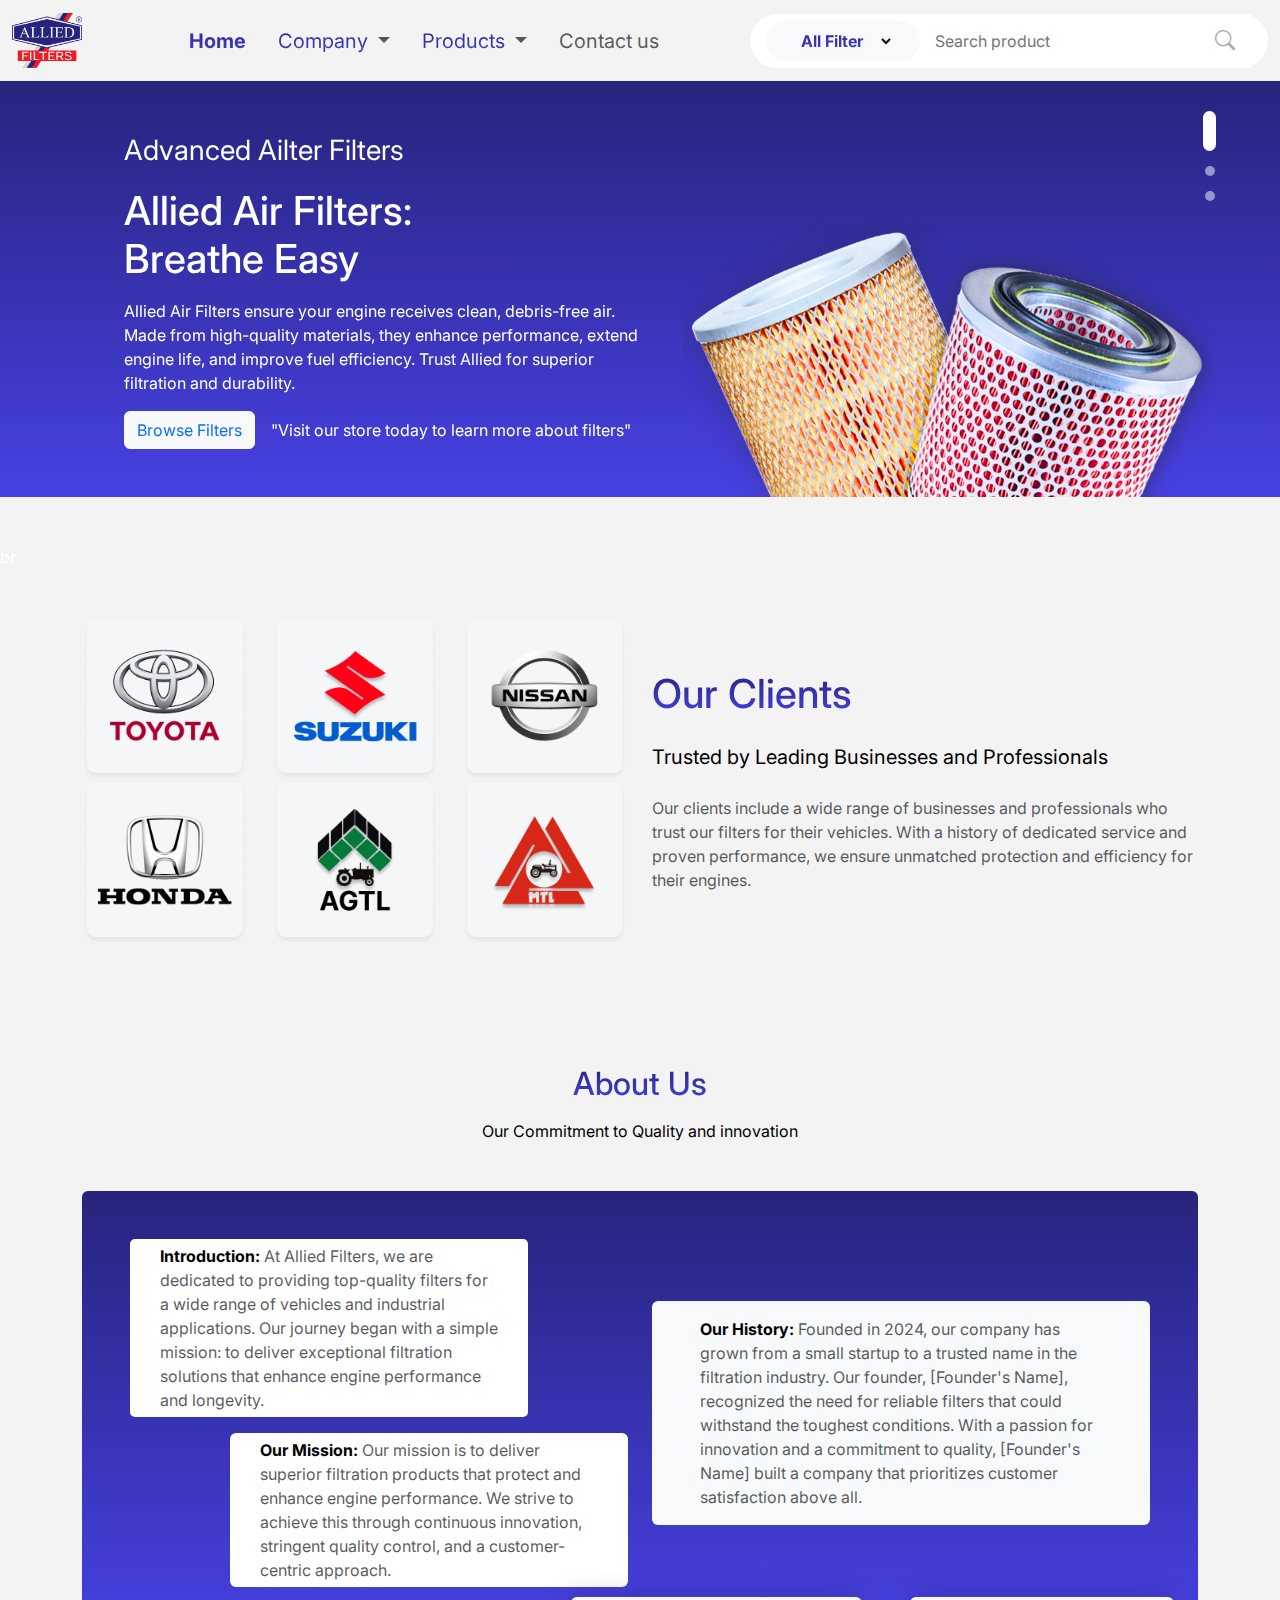
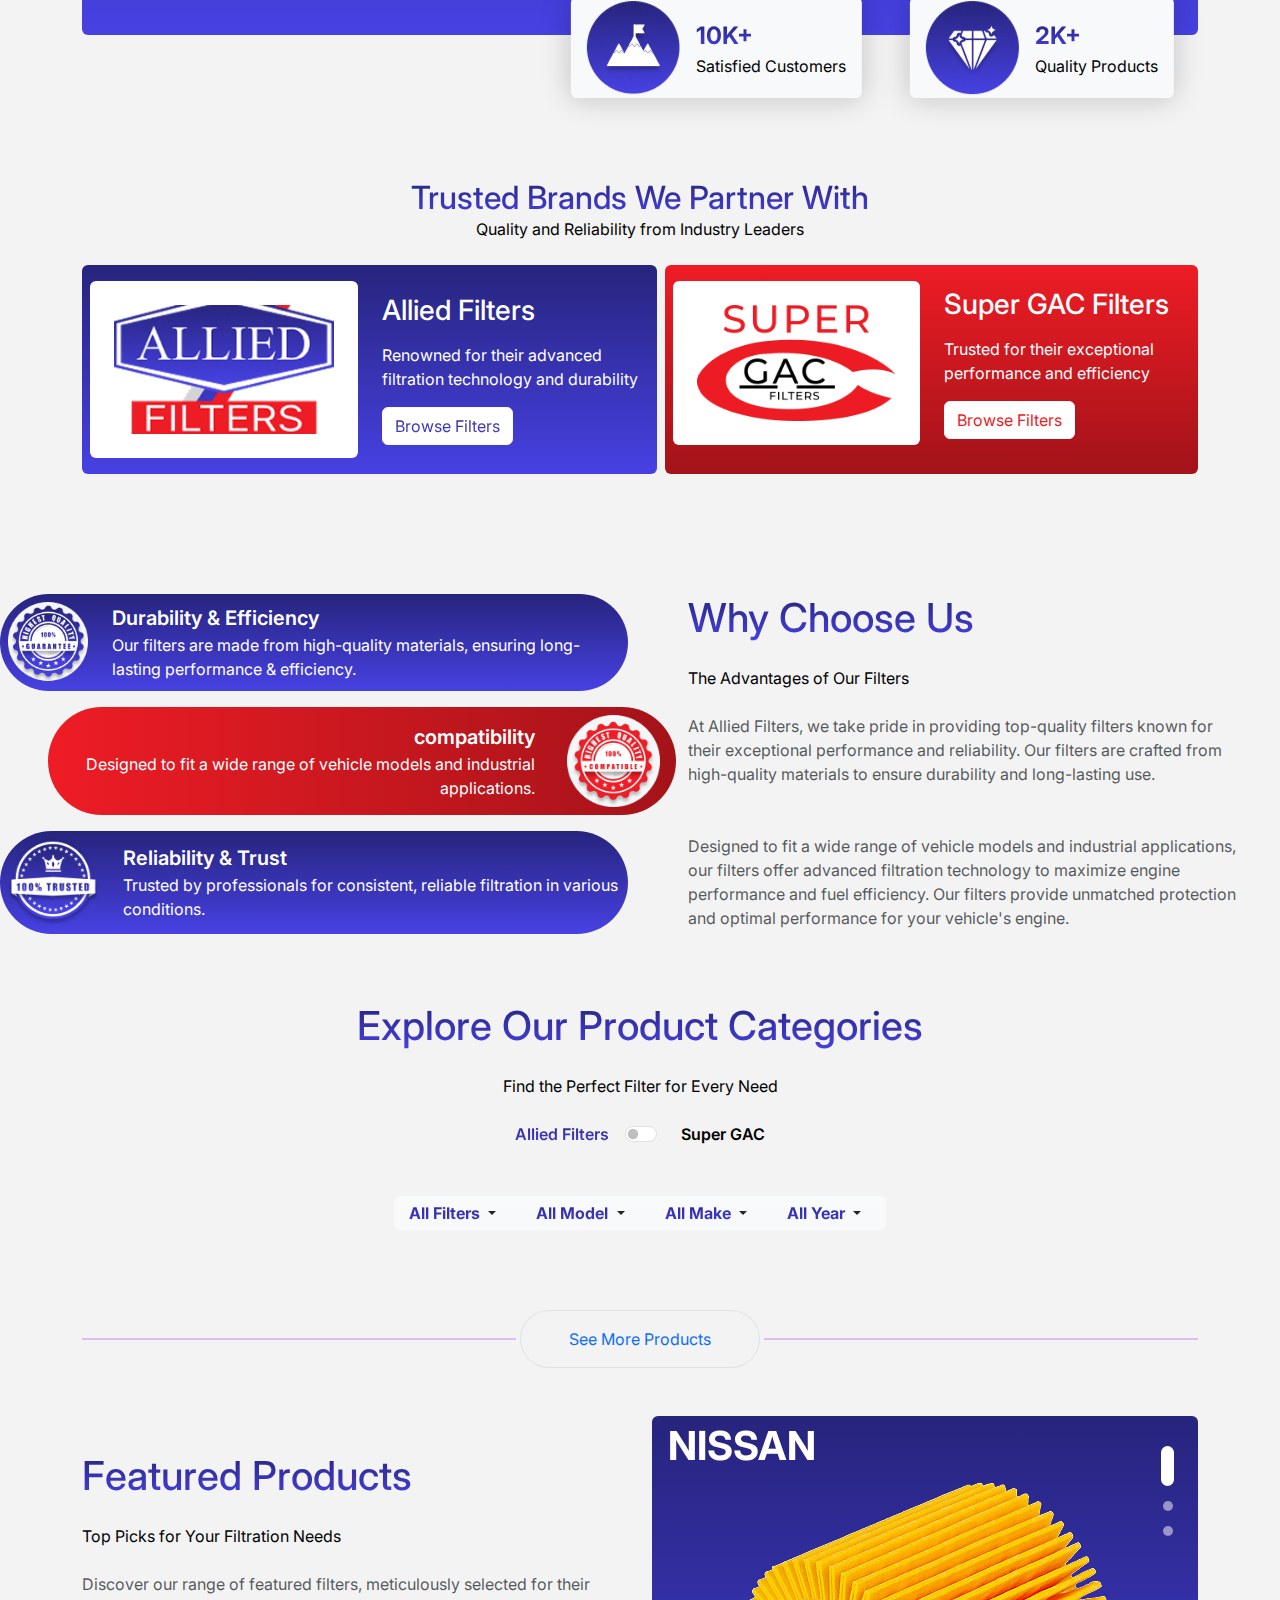
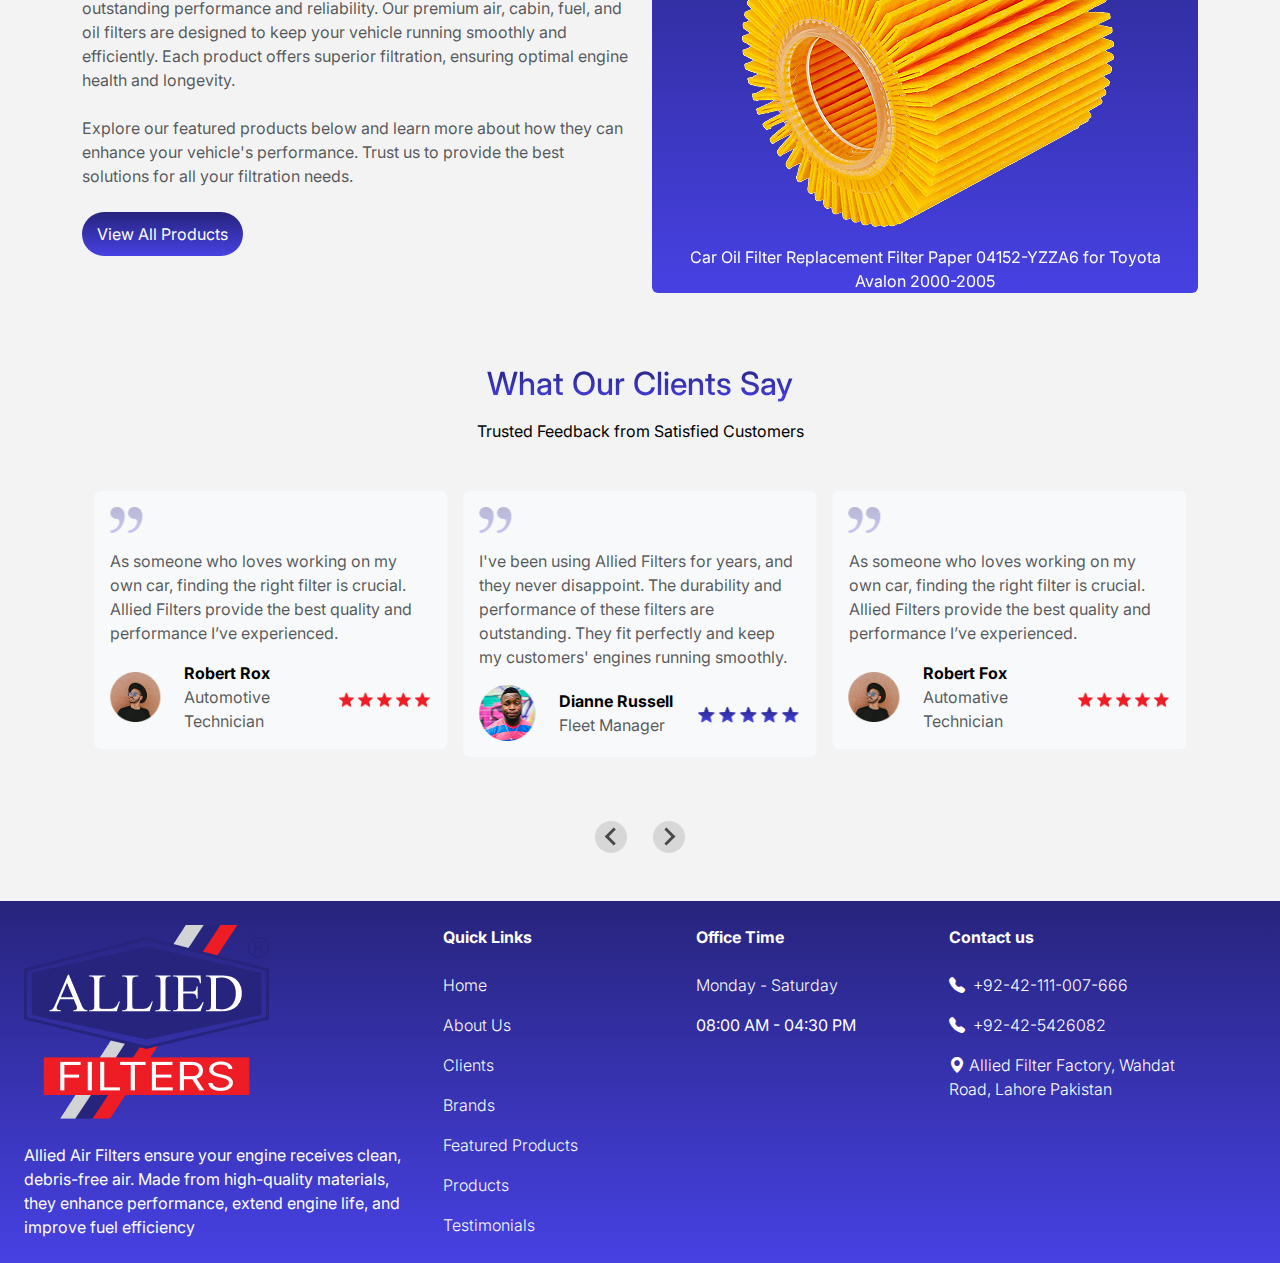
==== index.html @ b76867bd "Refactor filter buttons in HTML to use anchor tags for better navigation and update CSS for trusted " ====
<!DOCTYPE html>
<html lang="en">

<head>
    <meta charset="UTF-8" />
    <meta name="viewport" content="width=device-width, initial-scale=1.0" />

    <!-- Bootstrap CSS -->
    <link href="https://cdn.jsdelivr.net/npm/bootstrap@5.3.3/dist/css/bootstrap.min.css" rel="stylesheet"
        integrity="sha384-QWTKZyjpPEjISv5WaRU9OFeRpok6YctnYmDr5pNlyT2bRjXh0JMhjY6hW+ALEwIH" crossorigin="anonymous">

    <!-- Bootstrap Icons -->
    <link rel="stylesheet" href="https://cdn.jsdelivr.net/npm/bootstrap-icons@1.11.3/font/bootstrap-icons.min.css">

    <!-- Google Fonts -->
    <link rel="preconnect" href="https://fonts.googleapis.com">
    <link rel="preconnect" href="https://fonts.gstatic.com" crossorigin>
    <link
        href="https://fonts.googleapis.com/css2?family=Inter:ital,opsz,wght@0,14..32,100..900;1,14..32,100..900&display=swap"
        rel="stylesheet">
    <!-- splide  -->
    <link href="
        https://cdn.jsdelivr.net/npm/@splidejs/splide@4.1.4/dist/css/splide.min.css
        " rel="stylesheet">

    <link rel="stylesheet" href="./index.css" />
    <title>Document</title>


</head>

<body style="background-color: #f3f3f3;">
    <header>
        <section class="navBar">
            <nav class="navbar navbar-expand-md">
                <div class="container-fluid">
                    <a class="navbar-brand" href="">
                        <img class="logo img-fluid" src="./assets/logo.png" alt="Logo">
                    </a>
                    <button class="navbar-toggler" type="button" data-bs-toggle="collapse"
                        data-bs-target="#navbarSupportedContent" aria-controls="navbarSupportedContent"
                        aria-expanded="false" aria-label="Toggle navigation">
                        <span class="navbar-toggler-icon"></span>
                    </button>
                    <div class="collapse navbar-collapse" id="navbarSupportedContent">
                        <ul class="navbar-nav ms-auto mb-2 mb-lg-0 align-items-center gap-3">
                            <li class="nav-item">
                                <a class="nav-link active home-link" aria-current="page" href="./index.html">Home</a>
                            </li>
                            <li class="nav-item dropdown">
                                <a class="nav-link dropdown-toggle company-link" href="#" role="button"
                                    data-bs-toggle="dropdown" aria-expanded="false">
                                    Company
                                </a>
                                <ul class="dropdown-menu">
                                    <li><a class="text-black text-decoration-none px-3" href="#clients1">Clients</a>
                                    </li>
                                    <li>
                                        <hr class="dropdown-divider">
                                    </li>
                                    <li><a class="text-black text-decoration-none px-3" href="#AboutUs">About us</a>
                                    </li>
                                    <li>
                                        <hr class="dropdown-divider">
                                    </li>
                                    <li><a class="text-black text-decoration-none px-3" href="#Brands">Brands</a></li>
                                    <li>
                                        <hr class="dropdown-divider">
                                    </li>
                                    <li><a class="text-black text-decoration-none px-3"
                                            href="#Testimonials">Testimonials</a></li>
                                </ul>
                            </li>
                            <li class="nav-item dropdown">
                                <a class="nav-link dropdown-toggle products-link" href="#" role="button"
                                    data-bs-toggle="dropdown" aria-expanded="false">
                                    Products
                                </a>
                                <ul class="dropdown-menu">
                                    <li><a class="text-black text-decoration-none px-3" href="./All_filters.html">Allied
                                            Filters</a>
                                    </li>
                                    <li>
                                        <hr class="dropdown-divider">
                                    </li>
                                    <li><a class="text-black text-decoration-none px-2" href="./All_filters.html">Super
                                            GAC
                                            Filters</a>
                                    </li>
                                </ul>
                            </li>
                            <li class="nav-item contact">
                                <a class="nav-link" href="./contact.html">Contact us</a>
                            </li>

                        </ul>
                        <!-- visible on <=576px  -->
                        <div class="d-xs-block d-sm-none d-md-none d-lg-none d-xl-none position-relative">
                            <div class="ms-auto bg-white rounded-pill  d-flex ">
                                <input type="text" placeholder="Search product" id="sm-search-box"
                                    class="search-input flex-grow-1">
                                <button type="button" class="search-icon-btn ms-auto p-0">
                                    <i class="bi bi-search search-icon"></i>
                                </button>
                            </div>
                            <div class="search-results rounded " id="sm-search-results">

                            </div>
                        </div>

                        <!-- visible on >= 576px -->
                        <div class=" d-none d-sm-block d-md-block d-lg-block d-xl-block ms-auto position-relative">
                            <div class="ms-auto bg-white rounded-pill px-3 d-flex align align-items-center">
                                <div class="filter-box px-3 py-1 bg-light rounded-pill">

                                    <select name="" id="filterSelect" class="filter-button">
                                        <option value="" selected class="fw-light">All Filter</option>
                                        <!-- <option value=" value1">val1</option>
                                        <option value="value2">val2</option>
                                        <option value="value3">val3</option> -->
                                    </select>
                                </div>
                                <input type="text" placeholder="Search product" id="md-search-box"
                                    class="search-input flex-grow-1">

                                <button type="button" class="search-icon-btn ms-auto">
                                    <i class="bi bi-search search-icon"></i>
                                </button>
                            </div>
                            <div class="search-results rounded " id="md-search-results">

                            </div>
                        </div>


                    </div>
                </div>
            </nav>
        </section>
    </header>

    <main class="mb-5">
        <section class="carousel-area mb-5">


            <div id="carouselExampleIndicators" class="carousel slide" data-bs-ride="carousel" data-bs-interval="5000">
                <div class="carousel-indicators">
                    <button type="button" data-bs-target="#carouselExampleIndicators" data-bs-slide-to="0"
                        class="active circle-btn" aria-current="true" aria-label="Slide 1"></button>
                    <button type="button" data-bs-target="#carouselExampleIndicators" data-bs-slide-to="1"
                        class="circle-btn" aria-label="Slide 2"></button>
                    <button type="button" data-bs-target="#carouselExampleIndicators" data-bs-slide-to="2"
                        class="circle-btn" aria-label="Slide 3"></button>
                </div>
                <div class="carousel-inner">
                    <div class="carousel-item active ">
                        <div class="row h-100 container custom-container">
                            <div class=" col-12 col-md-6 d-flex align-items-center">
                                <ul class="list-unstyled d-flex flex-column gap-3 py-5">
                                    <li>
                                        <p class="fs-3 text-center text-md-start">Advanced Ailter Filters</p>
                                    </li>
                                    <li>
                                        <h1 class="text-center text-md-start ">
                                            Allied Air Filters:
                                            <br>
                                            Breathe Easy
                                        </h1>
                                    </li>
                                    <li>
                                        <p class="fs-6 text-center text-md-start">Allied Air Filters ensure your engine
                                            receives clean,
                                            debris-free air. Made
                                            from high-quality materials, they enhance performance, extend engine life,
                                            and improve fuel efficiency. Trust Allied for superior filtration and
                                            durability.</p>
                                    </li>
                                    <ul class="list-unstyled d-flex flex-column flex-md-row align-items-center gap-3">
                                        <li class="order-1 order-md-0">
                                            <a href="./All_filters.html" role="button"
                                                class="btn btn-light text-primary ">Browse
                                                Filters</a>
                                        </li>
                                        <li class=" order-0 order-md-1">
                                            <p class="fs-6 ">"Visit our store today to learn more about filters"</p>
                                        </li>

                                    </ul>
                                </ul>
                            </div>
                            <div class="col-12 col-md-6 d-flex align-items-end">
                                <img class="img-fluid" src="./assets/slider-filter.png" alt="">
                            </div>
                        </div>
                    </div>
                    <div class="carousel-item">
                        <div class="row h-100 container custom-container ">
                            <div class=" col-12 col-md-6 d-flex align-items-center">
                                <ul class="list-unstyled d-flex flex-column gap-3 py-5">
                                    <li>
                                        <p class="fs-3 text-center text-md-start">Advanced Ailter Filters</p>
                                    </li>
                                    <li>
                                        <h1 class="text-center text-md-start ">
                                            Allied Air Filters:
                                            <br>
                                            Breathe Easy
                                        </h1>
                                    </li>
                                    <li>
                                        <p class="fs-6 text-center text-md-start">Allied Air Filters ensure your engine
                                            receives clean,
                                            debris-free air. Made
                                            from high-quality materials, they enhance performance, extend engine life,
                                            and improve fuel efficiency. Trust Allied for superior filtration and
                                            durability.</p>
                                    </li>
                                    <ul class="list-unstyled d-flex flex-column flex-md-row align-items-center gap-3">
                                        <li class="order-1 order-md-0">
                                            <a href="./All_filters.html" role="button"
                                                class="btn btn-light text-primary ">Browse
                                                Filters</a>
                                        </li>
                                        <li class=" order-0 order-md-1">
                                            <p class="fs-6 ">"Visit our store today to learn more about filters"</p>
                                        </li>

                                    </ul>
                                </ul>
                            </div>
                            <div class="col-12 col-md-6 d-flex align-items-end">
                                <img class="img-fluid" src="./assets/slider-filter.png" alt="">
                            </div>
                        </div>
                    </div>
                    <div class="carousel-item">
                        <div class="row h-100 container custom-container">
                            <div class=" col-12 col-md-6 d-flex align-items-center">
                                <ul class="list-unstyled d-flex flex-column gap-3 py-5">
                                    <li>
                                        <p class="fs-3 text-center text-md-start">Advanced Ailter Filters</p>
                                    </li>
                                    <li>
                                        <h1 class="text-center text-md-start ">
                                            Allied Air Filters:
                                            <br>Breathe Easy
                                        </h1>
                                    </li>
                                    <li>
                                        <p class="fs-6 text-center text-md-start">Allied Air Filters ensure your engine
                                            receives clean,
                                            debris-free air. Made
                                            from high-quality materials, they enhance performance, extend engine life,
                                            and improve fuel efficiency. Trust Allied for superior filtration and
                                            durability.</p>
                                    </li>
                                    <ul class="list-unstyled d-flex flex-column flex-md-row align-items-center gap-3">
                                        <li class="order-1 order-md-0">
                                            <a href="./All_filters.html" role="button"
                                                class="btn btn-light text-primary ">Browse
                                                Filters</a>
                                        </li>
                                        <li class=" order-0 order-md-1">
                                            <p class="fs-6 ">"Visit our store today to learn more about filters"</p>
                                        </li>

                                    </ul>
                                </ul>
                            </div>
                            <div class="col-12 col-md-6 d-flex align-items-end">
                                <img class="img-fluid" src="./assets/slider-filter.png" alt="">
                            </div>
                        </div>
                    </div>
                </div>

            </div>

        </section>
        br
        <section class="clients my-5" id="clients1">


            <div class="container">
                <div class="row ">
                    <div class="col-12 col-md-6 order-1 order-md-0">
                        <div class="row">
                            <div class="col-4">
                                <img class="img-fluid" src="./assets/Toyota.png" alt="">
                            </div>
                            <div class="col-4">
                                <img class="img-fluid" src="./assets/Suzuki.png" alt="">
                            </div>
                            <div class="col-4">
                                <img class="img-fluid" src="./assets/Nissan.png" alt="">
                            </div>
                        </div>
                        <div class="row">
                            <div class="col-4">
                                <img class="img-fluid" src="./assets/Honda.png" alt="">
                            </div>
                            <div class="col-4">
                                <img class="img-fluid" src="./assets/AGTL.png" alt="">
                            </div>
                            <div class="col-4">
                                <img class="img-fluid" src="./assets/MTL.png" alt="">
                            </div>
                        </div>
                    </div>

                    <div class="col-12 col-md-6 order-0 order-md-1 d-flex align-items-center">
                        <ul class="list-unstyled  d-flex gap-4 flex-column ">
                            <li>
                                <h2 class="fs-1 client">our clients</h2>
                            </li>
                            <li>
                                <p class="fs-5 text-black">Trusted by Leading Businesses and Professionals</p>
                            </li>
                            <li>
                                <p class="text-body-secondary">Our clients include a wide range of businesses and
                                    professionals who trust our
                                    filters for their vehicles. With a history of dedicated service and proven
                                    performance, we ensure unmatched protection and efficiency for their engines.</p>
                            </li>
                        </ul>

                    </div>
                </div>
            </div>

        </section>

        <br>

        <!-- about us section -->
        <!-- only visible on lg and > devices  -->
        <section class="about-us my-5 d-none d-lg-block d-xl-block" id="AboutUs">

            <div class="container">
                <h2 class=" text-center " id="about-us"> about us</h2>
                <p class="text-black text-center mt-3">Our Commitment to Quality and innovation</p>

                <div class=" about-us-data p-5 rounded position-relative mt-5 ">
                    <div class="row">
                        <div class="col-6 d-flex flex-column gap-3">
                            <p class="about-us-para1 text-body-secondary"><b class="text-black">Introduction:</b> At
                                Allied Filters, we are
                                dedicated to
                                providing top-quality filters
                                for a wide range of vehicles and industrial applications. Our journey began with a
                                simple mission: to deliver exceptional filtration solutions that enhance engine
                                performance and longevity.</p>
                            <p class="about-us-para2 text-body-secondary rounded ms-auto"><b class="text-black">Our
                                    Mission:</b> Our
                                mission is to deliver superior filtration
                                products that protect
                                and enhance engine performance. We strive to achieve this through continuous
                                innovation,
                                stringent quality control, and a customer-centric approach.</p>
                        </div>
                        <div class="col-6 d-flex align-items-center">
                            <p class="fs-6 about-us-para3 rounded py-3 px-5 bg-light text-body-secondary"><b
                                    class="text-black">Our History: </b>Founded in
                                2024, our company has
                                grown
                                from a small
                                startup to a
                                trusted name in the filtration industry. Our founder, [Founder's Name], recognized
                                the
                                need for reliable filters that could withstand the toughest conditions. With a
                                passion
                                for innovation and a commitment to quality, [Founder's Name] built a company that
                                prioritizes customer satisfaction above all.</p>
                        </div>
                    </div>
                    <div class="about-us-two-points position-absolute ">
                        <div class="d-flex gap-5">
                            <div class=" text-black rounded py-1 px-3 bg-light about-us-box1">

                                <ul class="list-unstyled d-flex gap-3 align-items-center">
                                    <li><img class="img-fluid " src="./assets/mountain.png" alt="">
                                    </li>
                                    <ul class="list-unstyled">

                                        <li>
                                            <b class="about-us-10k fs-4">10K+</b>
                                        </li>
                                        <li>
                                            <p class="text-black">Satisfied Customers</p>
                                        </li>
                                    </ul>
                                </ul>

                            </div>
                            <div class=" text-black rounded py-1 px-3 bg-light about-us-box2">
                                <ul class="list-unstyled d-flex gap-3 align-items-center">
                                    <li>
                                        <img class="img-fluid" src="./assets/diamond.png" alt="">
                                    </li>
                                    <ul class="list-unstyled">
                                        <li>
                                            <b class="fs-4 about-us-10k">2K+</b>
                                        </li>
                                        <li>
                                            <p class="text-black"> Quality Products</p>
                                        </li>
                                    </ul>
                                </ul>
                            </div>
                        </div>
                    </div>
                </div>
            </div>


        </section>
        <!-- display on sm and md devices -->
        <section class="about-us my-5  d-block d-sm-block d-md-block d-lg-none" id="AboutUs">

            <div class="container">
                <div class="row">
                    <div class="col-6 d-flex flex-column justify-content-center">
                        <h2 class=" text-center " id="about-us"> about us</h2>
                        <p class="text-black text-center mt-3">Our Commitment to Quality and innovation</p>
                    </div>
                    <div class="col-6">
                        <div class="about-us-data rounded d-flex flex-column pb-5 position-relative">
                            <div class="bg-white rounded py-1 px-2 m-3">
                                <p class=" about-us-sm text-body-secondary"><b class="text-black">Introduction:</b> At
                                    Allied
                                    Filters, we are
                                    dedicated to
                                    providing top-quality filters for a wide range of vehicles and industrial
                                    applications. Our journey began with a simple mission: to deliver exceptional
                                    filtration solutions that enhance engine performance and longevity.</p>
                            </div>
                            <div class="bg-white rounded py-1 px-2 m-3">
                                <p class="text-body-secondary about-us-sm"><b class="text-black">Our Mission:</b> Our
                                    mission is to deliver superior filtration products that protect and enhance engine
                                    performance. We strive to achieve this through continuous innovation, stringent
                                    quality control, and a customer-centric approach.</p>
                            </div>
                            <div class="bg-white rounded py-1 px-2 m-3">
                                <p class="text-body-secondary about-us-sm"><b class="text-black">Our History:</b>
                                    Founded in 2024, our company has grown from a small startup to a trusted name in the
                                    filtration industry. Our founder, [Founder's Name], recognized the need for reliable
                                    filters that could withstand the toughest conditions. With a passion for innovation
                                    and a commitment to quality, [Founder's Name] built a company that prioritizes
                                    customer satisfaction above all.</p>
                            </div>
                            <!-- <div class="about-us-sm-two-points position-absolute ">
                                <div class="d-flex gap-3">
                                    <div class=" text-black rounded px-2 py-1  bg-light about-us-sm-box1">

                                        <ul class="list-unstyled d-flex gap-3 align-items-center">
                                            <li><img class="img-fluid about-us-sm-img1"
                                                    src="./assets/mountain.png" alt="">
                                            </li>
                                            <ul class="list-unstyled">

                                                <li>
                                                    <b class="about-us-10k fs-6">10K+</b>
                                                </li>
                                                <li>
                                                    <p class="text-black about-us-sm-text1">Satisfied Customers</p>
                                                </li>
                                            </ul>
                                        </ul>

                                    </div>
                                    <div class=" text-black rounded  bg-light about-us-sm-box2 px-2 py-1">
                                        <ul class="list-unstyled d-flex gap-3 align-items-center">
                                            <li>
                                                <img class="img-fluid about-us-sm-img2"
                                                    src="./assets/diamond.png" alt="">
                                            </li>
                                            <ul class="list-unstyled">
                                                <li>
                                                    <b class=" about-us-10k">2K+</b>
                                                </li>
                                                <li>
                                                    <p class="text-black about-us-sm-text2"> Quality Products</p>
                                                </li>
                                            </ul>
                                        </ul>
                                    </div>
                                </div>
                            </div> -->
                        </div>
                    </div>
                </div>
            </div>
        </section>


        <br>
        <br>
        <!-- trusted brands -->
        <section class="trusted-brands my-0 my-md-5" id="Brands">
            <div class="container">
                <h2 class="brands-heading text-center">trusted brands we partner with</h2>
                <p class="text-black text-center">Quality and Reliability from Industry Leaders</p>
            </div>
            <div class="container mt-4">
                <div class="d-flex flex-xl-row flex-column gap-2">
                    <div class=" brands-inner-box1 px-2 py-3 rounded">
                        <div class="row ">
                            <div class="col-6 d-flex align-items-center">
                                <div>

                                    <img class="img-fluid p-4 bg-white rounded" src="./assets/allied-filter.png" alt="">
                                </div>
                            </div>
                            <div class="col-6 d-flex flex-column gap-3 justify-content-center">
                                <h3>Allied Filters</h3>
                                <p>Renowned for their advanced filtration technology and durability</p>
                                <a href="./All_filters.html" role="button" class="btn btn-light bg-white allied-link">
                                    <span class="brandes-inner-btn-txt1">Browse Filters</span>
                                </a>


                            </div>
                        </div>
                    </div>
                    <div class=" brands-inner-box2 px-2 py-3 rounded">
                        <div class="row ">
                            <div class="col-6 d-flex align-items-center">
                                <div>

                                    <img class="img-fluid p-4 bg-white rounded" src="./assets/super-gac.png" alt="">
                                </div>
                            </div>
                            <div class="col-6 d-flex flex-column gap-3 justify-content-center">
                                <h3>Super GAC Filters</h3>
                                <p>Trusted for their exceptional performance and efficiency</p>
                                <a href="./All_filters.html" role="button"
                                    class="btn btn-light bg-white super-gac-link">
                                    <span class="brandes-inner-btn-txt2">
                                        Browse
                                        Filters
                                    </span>
                                </a>

                            </div>
                        </div>
                    </div>

                </div>
            </div>
        </section>

        <br>
        <!-- why choose us  -->
        <section class="choose-us my-5" style="overflow: hidden;">
            <div class="">
                <div class="row ">
                    <div class="col-12 col-md-6 d-flex flex-column gap-3 order-1 order-md-0">

                        <div class="col-12">
                            <ul
                                class="list-unstyled choose-us-list1 rounded-pill py-2 ps-2 d-flex gap-4 align-items-center">
                                <li><img class="img-fluid" src="./assets/guarantee.png" alt=""></li>
                                <ul class="list-unstyled">
                                    <li>
                                        <p class="fs-5 fw-semibold">Durability & Efficiency</p>
                                    </li>
                                    <li class="">
                                        <p class="">Our filters are made from high-quality materials, ensuring
                                            long-lasting performance & efficiency.</p>
                                    </li>
                                </ul>
                            </ul>
                        </div>
                        <div class="col-12 ms-0 ms-md-5">
                            <ul
                                class="list-unstyled choose-us-list2 rounded-pill py-2 px-3 d-flex gap-4 align-items-center">
                                <ul class="list-unstyled text-end px-2">
                                    <li>
                                        <p class=" fs-5 fw-semibold">compatibility</p>
                                    </li>
                                    <li>
                                        <p>Designed to fit a wide range of vehicle models and industrial applications.
                                        </p>
                                    </li>
                                </ul>
                                <li><img class="img-fluid" src="./assets/compatible.png" alt=""></li>
                            </ul>
                        </div>
                        <div class="col-12">
                            <ul
                                class="list-unstyled choose-us-list1 rounded-pill py-2 ps-2 d-flex gap-4 align-items-center">
                                <li>
                                    <img class="img-fluid" src="./assets/trusted.png" alt="">
                                </li>
                                <ul class="list-unstyled">
                                    <li>
                                        <p class="fs-5 fw-semibold">Reliability & Trust</p>
                                    </li>
                                    <li>
                                        <p>Trusted by professionals for consistent, reliable filtration in various
                                            conditions.</p>
                                    </li>
                                </ul>
                            </ul>
                        </div>

                    </div>
                    <div class="col-12 col-md-6 order-0 order-md-1 mb-4 md-md-0 px-0 px-md-5">
                        <ul class="list-unstyled text-center text-md-start">
                            <li>
                                <h2 class="choose-us-title fs-1">why choose us</h2>
                            </li>
                            <li class="my-4">
                                <p class="text-black">The Advantages of Our Filters</p>
                            </li>
                            <li>
                                <p class="text-body-secondary">At Allied Filters, we take pride in providing top-quality
                                    filters known for their
                                    exceptional performance and reliability. Our filters are crafted from high-quality
                                    materials to ensure durability and long-lasting use. </p>
                            </li>
                            <li class="mt-5">
                                <p class="text-body-secondary">Designed to fit a wide range of vehicle models and
                                    industrial applications, our
                                    filters offer advanced filtration technology to maximize engine performance and fuel
                                    efficiency. Our filters provide unmatched protection and optimal performance for
                                    your vehicle's engine. </p>
                            </li>
                        </ul>


                    </div>
                </div>
            </div>
        </section>


        <!-- products -->

        <section class="products mt-5">
            <div class="container">
                <ul class="list-unstyled text-center">
                    <li>
                        <h2 class="fs-1 products-main-title">explore our product categories </h2>
                    </li>
                    <li class="my-4">
                        <p class="text-black">Find the Perfect Filter for Every Need</p>
                    </li>
                    <li>
                        <ul class="list-unstyled d-flex justify-content-center gap-3">
                            <li>
                                <p class="products-allied-option fw-semibold">Allied Filters</p>
                            </li>
                            <li>
                                <div class="form-check form-switch">
                                    <input class="form-check-input" type="checkbox" role="switch"
                                        id="flexSwitchCheckDefault">

                                </div>
                            </li>
                            <li>
                                <p class="text-black fw-semibold">Super GAC</p>
                            </li>
                        </ul>






                    </li>
                    <li class="my-5">
                        <ul class="list-unstyled d-flex justify-content-center flex-column  flex-md-row ">
                            <li>
                                <div class="dropdown bg-light bg-gradient rounded-start">
                                    <a class="btn filter-button dropdown-toggle" href="#" role="button"
                                        data-bs-toggle="dropdown" aria-expanded="false">
                                        All Filters
                                    </a>
                                    <ul class="dropdown-menu" id="all-filter">
                                        <!-- dynamic data -->

                                    </ul>
                                </div>
                            </li>
                            <li class="mt-3 mt-md-0">
                                <div class="dropdown bg-light bg-gradient rounded-md-end rounded-md-start">
                                    <a class="btn filter-button dropdown-toggle" href="#" role="button"
                                        data-bs-toggle="dropdown" aria-expanded="false">
                                        All Model
                                    </a>
                                    <ul class="dropdown-menu" id="all-model">
                                        <!-- dynamic data -->
                                    </ul>
                                </div>
                            </li>
                            <li class="mt-3 mt-md-0">
                                <div class="dropdown bg-light bg-gradient rounded-md-end rounded-md-start ">
                                    <a class="btn filter-button dropdown-toggle" href="#" role="button"
                                        data-bs-toggle="dropdown" aria-expanded="false">
                                        All Make
                                    </a>
                                    <ul class="dropdown-menu" id="all-make">
                                        <!-- dynamic data -->
                                    </ul>
                                </div>
                            </li>
                            <li class="mt-3 mt-md-0">
                                <div class="dropdown bg-light bg-gradient rounded-end  ">
                                    <a class="btn filter-button dropdown-toggle" href="#" role="button"
                                        data-bs-toggle="dropdown" aria-expanded="false">
                                        All Year
                                    </a>
                                    <ul class="dropdown-menu" id="all-year">
                                        <!-- dynamic data -->
                                    </ul>
                                </div>
                            </li>
                        </ul>
                    </li>
                </ul>
            </div>
            <div class="container">
                <div class="row row-cols-2 row-cols-md-3 g-3" id="products">
                    <!-- dynamic data  -->
                </div>
            </div>
            <div class="container mt-5">
                <ul class="list-unstyled d-flex justify-content-center align-items-center">
                    <li class="flex-grow-1">
                        <hr style="border: 1px solid blueviolet; width: 100%;">
                    </li>
                    <a class="mx-1" role="button" href="./All_filters.html "><button type="button"
                            class="products-btn-more-products rounded-pill text-primary px-5 py-3 bg-transparent border text-decoration-none">See
                            More
                            Products</button>
                    </a>
                    <li class="flex-grow-1">
                        <hr style="border: 1px solid blueviolet; width: 100%;">
                    </li>

                </ul>
            </div>
        </section>

        <!--featured products  -->
        <section class="featured-products mt-5">
            <div class="container">
                <div class="row row-cols-1 row-cols-md-2 ">
                    <div class="col d-flex flex-column justify-content-center">
                        <ul class="list-unstyled d-flex flex-column gap-4">
                            <li class="text-center text-md-start">
                                <h3 class="fs-1 featured-products-title">featured products</h3>
                            </li>
                            <li class="text-center text-md-start">
                                <p class="fs-6 text-black">Top Picks for Your Filtration Needs</p>
                            </li>
                            <li class="text-center text-md-start">
                                <p class="text-body-secondary">Discover our range of featured filters, meticulously
                                    selected
                                    for their outstanding
                                    performance and reliability. Our premium air, cabin, fuel, and oil filters are
                                    designed
                                    to keep your vehicle running smoothly and efficiently. Each product offers superior
                                    filtration, ensuring optimal engine health and longevity.

                                </p>
                            </li>
                            <li class="text-center text-md-start">
                                <p class="text-body-secondary"> Explore our featured products below and learn more about
                                    how
                                    they can enhance your
                                    vehicle's performance. Trust us to provide the best solutions for all your
                                    filtration
                                    needs.</p>
                            </li>
                            <a href="./All_filters.html" role="button" class="text-center text-md-start"><button
                                    type="button" class="text-white featured-products-btn rounded-pill">View All
                                    Products</button></a>
                        </ul>
                    </div>
                    <div class="col mt-4 mt-md-0">
                        <div id="carouselExampleIndicators" class="carousel rounded slide" data-bs-ride="carousel"
                            data-bs-interval="5000">
                            <div class="carousel-indicators">
                                <button type="button" data-bs-target="#carouselExampleIndicators" data-bs-slide-to="0"
                                    class="active circle-btn" aria-current="true" aria-label="Slide 1"></button>
                                <button type="button" data-bs-target="#carouselExampleIndicators" data-bs-slide-to="1"
                                    class="circle-btn" aria-label="Slide 2"></button>
                                <button type="button" data-bs-target="#carouselExampleIndicators" data-bs-slide-to="2"
                                    class="circle-btn" aria-label="Slide 3"></button>
                            </div>
                            <div class="carousel-inner">
                                <div class="carousel-item active ">
                                    <ul class="list-unstyled">
                                        <li class="ms-3"><b class="fs-1">NISSAN</b></li>
                                        <li class="d-flex justify-content-center">
                                            <div>
                                                <img class="img-fluid" src="./assets/nissan-filter-img.png" alt="">

                                            </div>
                                        </li>
                                        <li class="text-center px-4">
                                            <p>Car Oil Filter Replacement Filter Paper 04152-YZZA6 for Toyota Avalon
                                                2000-2005</p>
                                        </li>
                                    </ul>
                                </div>
                                <div class="carousel-item ">
                                    <ul class="list-unstyled">
                                        <li class="ms-3"><b class="fs-1">NISSAN</b></li>
                                        <li class="d-flex justify-content-center">
                                            <div>
                                                <img class="img-fluid" src="./assets/nissan-filter-img.png" alt="">

                                            </div>
                                        </li>
                                        <li class="text-center px-4">
                                            <p>Car Oil Filter Replacement Filter Paper 04152-YZZA6 for Toyota Avalon
                                                2000-2005</p>
                                        </li>
                                    </ul>
                                </div>
                                <div class="carousel-item ">
                                    <ul class="list-unstyled">
                                        <li class="ms-3"><b class="fs-1">NISSAN</b></li>
                                        <li class="d-flex justify-content-center">
                                            <div>
                                                <img class="img-fluid" src="./assets/nissan-filter-img.png" alt="">

                                            </div>
                                        </li>
                                        <li class="text-center px-4">
                                            <p>Car Oil Filter Replacement Filter Paper 04152-YZZA6 for Toyota Avalon
                                                2000-2005</p>
                                        </li>
                                    </ul>
                                </div>
                            </div>
                        </div>
                    </div>
                </div>
            </div>
        </section>


        <!--  testimonials -->
        <br>
        <section class="testimonials my-5" id="Testimonials">
            <div class="container">
                <ul class="list-unstyled">
                    <li class="text-center">
                        <h2 class="testimonials-heading">what our clients say</h2>
                    </li>
                    <li class="text-center mt-3">
                        <p class="text-black">Trusted Feedback from Satisfied Customers</p>
                    </li>
                </ul>

                <div class="container mt-5">


                    <div class="splide" role="group" aria-label="Splide Basic HTML Example">
                        <div class="splide__track">
                            <ul class="splide__list">
                                <li class="splide__slide">
                                    <div>
                                        <div class="col bg-light rounded">
                                            <ul class="list-unstyled px-3 pt-3">
                                                <li><img class="img-fluid" src="./assets/quote.png" alt=""></li>
                                                <li class="my-3">
                                                    <p class="text-body-secondary">I've been using Allied Filters for
                                                        years, and
                                                        they never disappoint. The durability and performance of these
                                                        filters
                                                        are outstanding. They fit perfectly and keep my customers'
                                                        engines
                                                        running smoothly.</p>
                                                </li>

                                            </ul>
                                            <ul class="list-unstyled d-flex align-items-center px-md-3 px-1 pb-3">
                                                <li>
                                                    <img class="img-fluid" src="./assets/men-1.png" alt="">
                                                </li>
                                                <li class="ms-4">
                                                    <ul class="list-unstyled d-flex flex-column ">
                                                        <li>

                                                            <b class="text-black fs-6">Dianne Russell</b>
                                                        </li>
                                                        <li>
                                                            <p class="text-body-secondary">Fleet Manager</p>
                                                        </li>
                                                    </ul>
                                                </li>
                                                <li class=" ms-auto">
                                                    <img class="img-fluid" src="./assets/Rating-1.png" alt="">
                                                </li>
                                            </ul>
                                        </div>

                                    </div>
                                </li>
                                <li class="splide__slide">
                                    <div>
                                        <div class="col bg-light rounded">
                                            <ul class="list-unstyled px-3 pt-3">
                                                <li><img class="img-fluid" src="./assets/quote.png" alt=""></li>
                                                <li class="my-3">
                                                    <p class="text-body-secondary">As someone who loves working on my
                                                        own car, finding the right filter is crucial. Allied Filters
                                                        provide the best quality and performance I’ve experienced.</p>
                                                </li>

                                            </ul>
                                            <ul class="list-unstyled d-flex align-items-center px-md-3 px-1 pb-3">
                                                <li>
                                                    <img class="img-fluid" src="./assets/men-2.png" alt="">
                                                </li>
                                                <li class="ms-4">
                                                    <ul class="list-unstyled d-flex flex-column ">
                                                        <li>

                                                            <b class="text-black fs-6">Robert Fox</b>
                                                        </li>
                                                        <li>
                                                            <p class="text-body-secondary">Automative Technician</p>
                                                        </li>
                                                    </ul>
                                                </li>
                                                <li class=" ms-auto">
                                                    <img class="img-fluid" src="./assets/rating-2.png" alt="">
                                                </li>
                                            </ul>
                                        </div>

                                    </div>
                                </li>
                                <li class="splide__slide">
                                    <div>
                                        <div class="col bg-light rounded">
                                            <ul class="list-unstyled px-3 pt-3">
                                                <li><img class="img-fluid" src="./assets/quote.png" alt=""></li>
                                                <li class="my-3">
                                                    <p class="text-body-secondary">Our fleet relies heavily on the
                                                        reliability of Allied Filters. From trucks to heavy machinery,
                                                        their filters offer superior protection. We’ve seen a
                                                        noticeableimprovement in fuel efficiency
                                                    </p>
                                                </li>

                                            </ul>
                                            <ul class="list-unstyled d-flex align-items-center px-md-3 px-1  pb-3">
                                                <li>
                                                    <img class="img-fluid" src="./assets/men-3.png" alt="">
                                                </li>
                                                <li class="ms-4">
                                                    <ul class="list-unstyled d-flex flex-column ">
                                                        <li>

                                                            <b class="text-black fs-6">Eleanor Pena</b>
                                                        </li>
                                                        <li>
                                                            <p class="text-body-secondary">Fleet Manager</p>
                                                        </li>
                                                    </ul>
                                                </li>
                                                <li class="ms-auto">
                                                    <img class="img-fluid" src="./assets/rating-3.png" alt="">
                                                </li>
                                            </ul>
                                        </div>

                                    </div>
                                </li>
                                <li class="splide__slide">
                                    <div>
                                        <div class="col bg-light rounded">
                                            <ul class="list-unstyled px-3 pt-3">
                                                <li><img class="img-fluid" src="./assets/quote.png" alt=""></li>
                                                <li class="my-3">
                                                    <p class="text-body-secondary">As someone who loves working on my
                                                        own car, finding the right filter is crucial. Allied Filters
                                                        provide the best quality and performance I’ve experienced.</p>
                                                </li>

                                            </ul>
                                            <ul class="list-unstyled d-flex align-items-center px-md-3  pb-3">
                                                <li>
                                                    <img class="img-fluid" src="./assets/men-2.png" alt="">
                                                </li>
                                                <li class="ms-4">
                                                    <ul class="list-unstyled d-flex flex-column ">
                                                        <li>

                                                            <b class="text-black fs-6">Robert Rox</b>
                                                        </li>
                                                        <li>
                                                            <p class="text-body-secondary">Automotive Technician</p>
                                                        </li>
                                                    </ul>
                                                </li>
                                                <li class="ms-0 ms-md-auto">
                                                    <img class="img-fluid" src="./assets/rating-2.png" alt="">
                                                </li>
                                            </ul>
                                        </div>

                                    </div>
                                </li>
                            </ul>
                        </div>
                    </div>
                </div>





            </div>

        </section>


    </main>

    <br>
    <br>
    <footer class="footer mt-5">
        <div class="container-fluid footer-box p-4">
            <div class="row">
                <div class="col-12 col-md-4">
                    <ul class="list-unstyled d-flex flex-column gap-4 ">
                        <li class="me-auto">
                            <a href="#">
                                <img class="img-fluid" src="./assets/logo.png" alt="">
                            </a>
                        </li>
                        <li>
                            <p class="text-white">
                                Allied Air Filters ensure your engine receives clean, debris-free air. Made from
                                high-quality materials, they enhance performance, extend engine life, and improve fuel
                                efficiency
                            </p>
                        </li>
                    </ul>
                </div>
                <div class="col-12 col-md-8 d-flex justify-content-between mt-5 mt-md-0">
                    <div class="row row-cols-2 row-cols-md-3">

                        <ul class=" col list-unstyled d-flex flex-column gap-4">
                            <li>
                                <b class="text-white">Quick Links</b>

                            </li>
                            <li>
                                <ul class="list-unstyled d-flex flex-column gap-3">
                                    <li>
                                        <a href="" class="text-decoration-none text-light fw-light">Home</a>
                                    </li>
                                    <li>
                                        <a href="#" class="text-decoration-none text-light fw-light">About Us </a>
                                    </li>
                                    <li>
                                        <a href="#" class="text-decoration-none text-light fw-light">Clients</a>
                                    </li>
                                    <li>
                                        <a href="#" class="text-decoration-none text-light fw-light">Brands</a>
                                    </li>
                                    <li>
                                        <a href="#" class="text-decoration-none text-light fw-light">Featured
                                            Products</a>
                                    </li>
                                    <li>
                                        <a href="./All_filters.html"
                                            class="text-decoration-none text-light fw-light">Products</a>
                                    </li>
                                    <li>
                                        <a href="#" class="text-decoration-none text-light fw-light">Testimonials</a>
                                    </li>
                                </ul>
                            </li>

                        </ul>
                        <ul class=" col list-unstyled d-flex flex-column gap-4">
                            <li>
                                <b class="text-white">Office Time</b>
                            </li>
                            <ul class="list-unstyled d-flex flex-column gap-3">
                                <li>
                                    <p href="" class="text-decoration-none text-light fw-light">Monday - Saturday</p>
                                </li>
                                <li>
                                    <p class="text-white text-light">08:00 AM - 04:30 PM</p>
                                </li>
                            </ul>
                        </ul>
                        <ul class="col list-unstyled d-flex flex-column gap-4 mt-3 mt-md-0">
                            <li>
                                <b class="text-white">Contact us</b>
                            </li>
                            <ul class="list-unstyled d-flex flex-column gap-3">
                                <li>
                                    <ul class="list-unstyled d-flex gap-2">
                                        <p><i class="bi bi-telephone-fill text-white"></i></p>
                                        <p href="" class="text-decoration-none text-light text-white fw-light">
                                            +92-42-111-007-666
                                        </p>
                                    </ul>
                                </li>
                                <li>
                                    <ul class="list-unstyled d-flex gap-2">
                                        <p><i class="bi bi-telephone-fill text-white"></i></p>
                                        <p href="" class="text-decoration-none text-light text-white fw-light">
                                            +92-42-5426082
                                        </p>
                                    </ul>
                                </li>
                                <li>
                                    <p href="" class="text-decoration-none text-light text-white fw-light">
                                        <span><i class="bi bi-geo-alt-fill"></i></span> Allied Filter Factory, Wahdat
                                        Road,
                                        Lahore Pakistan
                                    </p>
                                </li>
                            </ul>
                        </ul>
                    </div>
                </div>
            </div>
        </div>
    </footer>


    <!-- Bootstrap Bundle JS -->
    <script src=" https://cdn.jsdelivr.net/npm/bootstrap@5.3.3/dist/js/bootstrap.bundle.min.js"
        integrity="sha384-YvpcrYf0tY3lHB60NNkmXc5s9fDVZLESaAA55NDzOxhy9GkcIdslK1eN7N6jIeHz" crossorigin="anonymous">
        </script>
    <!-- splide js -->
    <script src="https://cdn.jsdelivr.net/npm/@splidejs/splide@4.1.4/dist/js/splide.min.js"></script>
    <!-- jquery -->
    <script src="https://cdnjs.cloudflare.com/ajax/libs/jquery/3.7.1/jquery.min.js"
        integrity="sha512-v2CJ7UaYy4JwqLDIrZUI/4hqeoQieOmAZNXBeQyjo21dadnwR+8ZaIJVT8EE2iyI61OV8e6M8PP2/4hpQINQ/g=="
        crossorigin="anonymous" referrerpolicy="no-referrer"></script>


    <script src="./index.js"></script>
</body>

</html>
---- index.css ----
/* Global reset and base styles */
 html,
 body,
 div,
 span,
 applet,
 object,
 iframe,
 h1,
 h2,
 h3,
 h4,
 h5,
 h6,
 p,
 blockquote,
 pre,
 a,
 abbr,
 acronym,
 address,
 big,
 cite,
 code,
 del,
 dfn,
 em,
 img,
 ins,
 kbd,
 q,
 s,
 samp,
 small,
 strike,
 strong,
 sub,
 sup,
 tt,
 var,
 b,
 u,
 i,
 center,
 dl,
 dt,
 dd,
 ol,
 ul,
 li,
 fieldset,
 form,
 label,
 legend,
 table,
 caption,
 tbody,
 tfoot,
 thead,
 tr,
 th,
 td,
 article,
 aside,
 canvas,
 details,
 embed,
 figure,
 figcaption,
 footer,
 header,
 hgroup,
 menu,
 nav,
 output,
 ruby,
 section,
 summary,
 time,
 mark,
 audio,
 video {
     margin: 0;
     padding: 0;
     font-family: "Inter", serif;
     box-sizing: border-box;
     color: white;
 }

 /* navBar */
 .logo {
     width: 70px;
 }

 .home-link {
     background: linear-gradient(180deg, #27247D 0%, #4741E3 100%);
     background-clip: text;
     -webkit-background-clip: text;
     -webkit-text-fill-color: transparent;
     font-size: 20px;
     font-weight: 700;
 }


 

 .filter-button {
     background-color: #f8a4a4;
     border: none;
     background: linear-gradient(180deg, #27247D 0%, #4741E3 100%);
     background-clip: text;
     -webkit-background-clip: text;
     -webkit-text-fill-color: transparent;
     font-size: 16px;
     font-weight: bold;
     padding: 5px 15px;
     border-radius: 25px;
     margin-right: 10px;
     
 }

 .filter-button:focus {
     outline: none;
 }

 .search-icon-btn{
    border: none;
    background-color: white;
    padding: 12px;
 }
 .search-input {
     border: none;
     font-size: 16px;
     color: #A9A9A9;
     padding: 15px;
     
 }

 .search-input:focus {
     outline: none;
 }

 .search-icon {
     color: #A9A9A9;
     font-size: 20px;
     
     padding: 5px;
     border-radius: 50%;
 }
/* for search results */
  .search-results {
    position: absolute;
    background-color: white;
    
    max-height: 200px;
    overflow-y: auto;
    width: 100%;
    z-index: 5;
    transform: translateY(10px);
    /* display: none; */
}
.search-box-img{
    height: 50px;
    width: 50px;
    object-fit: contain;
    object-position: center;
}



 .company-link {
     background: linear-gradient(180deg, #27247D 0%, #4741E3 100%);
     background-clip: text;
     -webkit-background-clip: text;
     -webkit-text-fill-color: transparent;
     font-size: 20px;
 }

 .products-link {
     background: linear-gradient(180deg, #27247D 0%, #4741E3 100%);
     background-clip: text;
     -webkit-background-clip: text;
     -webkit-text-fill-color: transparent;
     font-size: 20px;
 }

 .contact {
     font-size: 20px;
 }




/* main */


.circle-btn{
    width: 0 !important;
    height: 0 !important;
    padding: 5px !important;
    border-radius: 15px !important;
    border: 0 !important;
}

 .custom-container{
    margin-left: 100px;
 }
 @media(max-width:768px){
    .custom-container{
        margin-left: 0px;
    }
 }
 .carousel{
    background:linear-gradient(180deg, #27247D 0%, #4741E3 100%);
 }
.carousel-indicators button.active{
    height: 30px !important;
    width: 3px !important;
    margin: 0 !important;
    border: 0 !important;
}

.carousel-indicators{
    top: 0 !important;
    right: 0 !important;
    flex-direction: column !important;
    margin: 0 1% 0 0 !important;
    justify-content: start !important;
    left: 90% !important;
    gap: 15px;
    align-items: center;
    padding: 30px 0 0 0;
}

button{
    width: max-content;
}


.carousel .carousel-inner > .carousel-item-next,
.carousel .carousel-inner > .carousel-item-prev,
.carousel .carousel-inner > .carousel-item.active {
    display: block;
    transform: translateY(0);
}

.carousel .carousel-inner > .carousel-item-next,
.carousel .carousel-inner > .carousel-item-prev {
    position: absolute;
    top: 0;
    width: 100%;
}

.carousel .carousel-inner > .carousel-item-next {
    transform: translateY(100%);
}

.carousel .carousel-inner > .carousel-item-prev {
    transform: translateY(-100%);
}

.carousel .carousel-inner > .carousel-item.active {
    transform: translateY(0);
}




/* clients */



.client{
    background: linear-gradient(180deg, #27247D 0%, #4741E3 100%);
     background-clip: text;
     -webkit-background-clip: text;
     -webkit-text-fill-color: transparent;
     text-transform: capitalize;
    
}



/* about us */
.about-us-data{
    background: linear-gradient(180deg, #27247D 0%, #4741E3 100%);
     
}
#about-us{
    background: linear-gradient(180deg, #27247D 0%, #4741E3 100%);
     background-clip: text;
     -webkit-background-clip: text;
     -webkit-text-fill-color: transparent;
     text-transform: capitalize;
}

.about-us-para1{
    padding: 5px 30px ;
    background-color: white;
    border-radius: 5px;
    width: 80%;
}
.about-us-para2{
    padding: 5px 30px ;
    background-color: white;
   
    width: 80%;
}
.about-us-10k{
    background: linear-gradient(180deg, #27247D 0%, #4741E3 100%);
     background-clip: text;
     -webkit-background-clip: text;
     -webkit-text-fill-color: transparent;
}
.about-us-box1{
    width: auto;
    box-shadow: 0 0 30px 0 rgba(0, 0, 0, 0.2);
}
.about-us-two-points{
right: 0%; 
  transform: translate(-4%,10%);
}
.about-us-box2{
    width: auto;
    box-shadow: 0 0 30px 0 rgba(0, 0, 0, 0.2);
}

/* on sm and md devices */

.about-us-sm {
    font-size: 6px; /* Default for small screens */
}
.about-us-sm-text1, .about-us-sm-text2 {
    font-size: 5px;
}
.about-us-sm-img1, .about-us-sm-img2 {
    width: 20px;
    
}

@media (min-width: 577px) and (max-width: 768px) {
    .about-us-sm {
        font-size: 10px; 
    }
}
@media(min-width:769px) and (max-width: 992px){
    .about-us-sm {
        font-size: 12px; 
    }
}

.about-us-sm-two-points{
    bottom: 0%;
    left: 5%;
    transform: translateY(60%);
}
.about-us-sm-box1, .about-us-sm-box2{
    width: auto;
    box-shadow: 0 0 30px 0 rgba(0, 0, 0, 0.2);
}


/* trusted-brands */

.brands-heading{
    background: linear-gradient(180deg, #27247D 0%, #4741E3 100%);
     background-clip: text;
     -webkit-background-clip: text;
     -webkit-text-fill-color: transparent;
    text-transform: capitalize;
}

.brands-inner-box1{
    background: linear-gradient(180deg, #27247D 0%, #4741E3 100%);
}
.brands-inner-box2{
    background: linear-gradient(180deg, #EE1C25 0%, #A21319 100%);

}
.brandes-inner-btn-txt1{
    background: linear-gradient(180deg, #27247D 0%, #4741E3 100%);
     background-clip: text;
     -webkit-background-clip: text;
     -webkit-text-fill-color: transparent;
}
.brandes-inner-btn-txt2{
    color: #EE1C25;
}
.super-gac-link, .allied-link{
    width: fit-content;
}



/* choose us  */
.choose-us-list1{
    background: linear-gradient(180deg, #27247D 0%, #4741E3 100%);
}
.choose-us-list2{
    background: linear-gradient(90deg, #EE1C25 0%, #A41319 100%);

}
.choose-us-title{
    background: linear-gradient(180deg, #27247D 0%, #4741E3 100%);
    background-clip: text;
    -webkit-background-clip: text;
    -webkit-text-fill-color: transparent;
    text-transform: capitalize;
}

/* products */
.products-main-title{
    background: linear-gradient(180deg, #27247D 0%, #4741E3 100%);
    background-clip: text;
    -webkit-background-clip: text;
    -webkit-text-fill-color: transparent;
    text-transform: capitalize;
}
.products-allied-option{
    background: linear-gradient(180deg, #27247D 0%, #4741E3 100%);
    background-clip: text;
    -webkit-background-clip: text;
    -webkit-text-fill-color: transparent;
    text-transform: capitalize;
}

.product-title{
    background: linear-gradient(180deg, #27247D 0%, #4741E3 100%);
    background-clip: text;
    -webkit-background-clip: text;
    -webkit-text-fill-color: transparent;
    text-transform: capitalize;
}

/* .product-btn{
    border: none;
    border-radius: 40px;
    padding: 5px 20px;
    background: linear-gradient(180deg, #27247D 0%, #4741E3 100%);
    color: white;
    transition: transform 0.3s ease-in-out;
}
.product-btn:hover {
    transform: translateY(-10%);
    transition: transform 0.3s ease-in-out;
} */
.product-btn{
    border: none;
    border-radius: 40px;
    padding: 5px 20px;
    background: linear-gradient(180deg, #27247D 0%, #4741E3 100%);
    color: white;
}
.product-btn:hover {
    background: white;
    color: black;
    transition: transform 0.3s ease-in-out;
    box-shadow: 0 0 30px 0 rgba(0, 0, 0, 0.4);
}
.products-btn-more-products{

    transition: transform 0.3s ease-in-out !important;
}

.products-btn-more-products:hover{
    transform: translateY(-10%);
    transition: transform 0.3s ease-in-out;
    
}

/* featured products */

.featured-products-title{
    background: linear-gradient(180deg, #27247D 0%, #4741E3 100%);
    background-clip: text;
    -webkit-background-clip: text;
    -webkit-text-fill-color: transparent;
    text-transform: capitalize;
}
.featured-products-btn{
    background: linear-gradient(180deg, #27247D 0%, #4741E3 100%);
    border: none;
    padding: 10px 15px;
    transition: transform 0.3s ease-in-out;
}
.featured-products-btn:hover{
    transform: translateY(-10%);
    transition: transform 0.3s ease-in-out;
}

/* testimonials */

.testimonials-heading{
    background: linear-gradient(180deg, #27247D 0%, #4741E3 100%);
    background-clip: text;
    -webkit-background-clip: text;
    -webkit-text-fill-color: transparent;
    text-transform: capitalize;
}


.splide__arrow{
top: 130%;
}
.splide__arrow--prev{
    
    border-radius: 50%;
    padding: 5px;
    margin: 0 10px;
    left: 45%;
}
.splide__arrow--next{
   color: white;
    border-radius: 50%;
    padding: 5px;
    margin: 0 10px;
    right: 45%;
}
@media(max-width:768px){
    .splide__arrow{
        top: 110%;
    }
    .splide__arrow--prev{
        left: 30%;
    }
    .splide__arrow--next{
        right: 30%;
    }
}

.splide__arrow--next:focus{
    background: linear-gradient(180deg, #27247D 0%, #4741E3 100%);
}
.splide__arrow--prev:focus{
    background: linear-gradient(180deg, #27247D 0%, #4741E3 100%);
}


/* footer */

.footer-box{
    background: linear-gradient(180deg, #27247D 0%, #4741E3 100%);
}
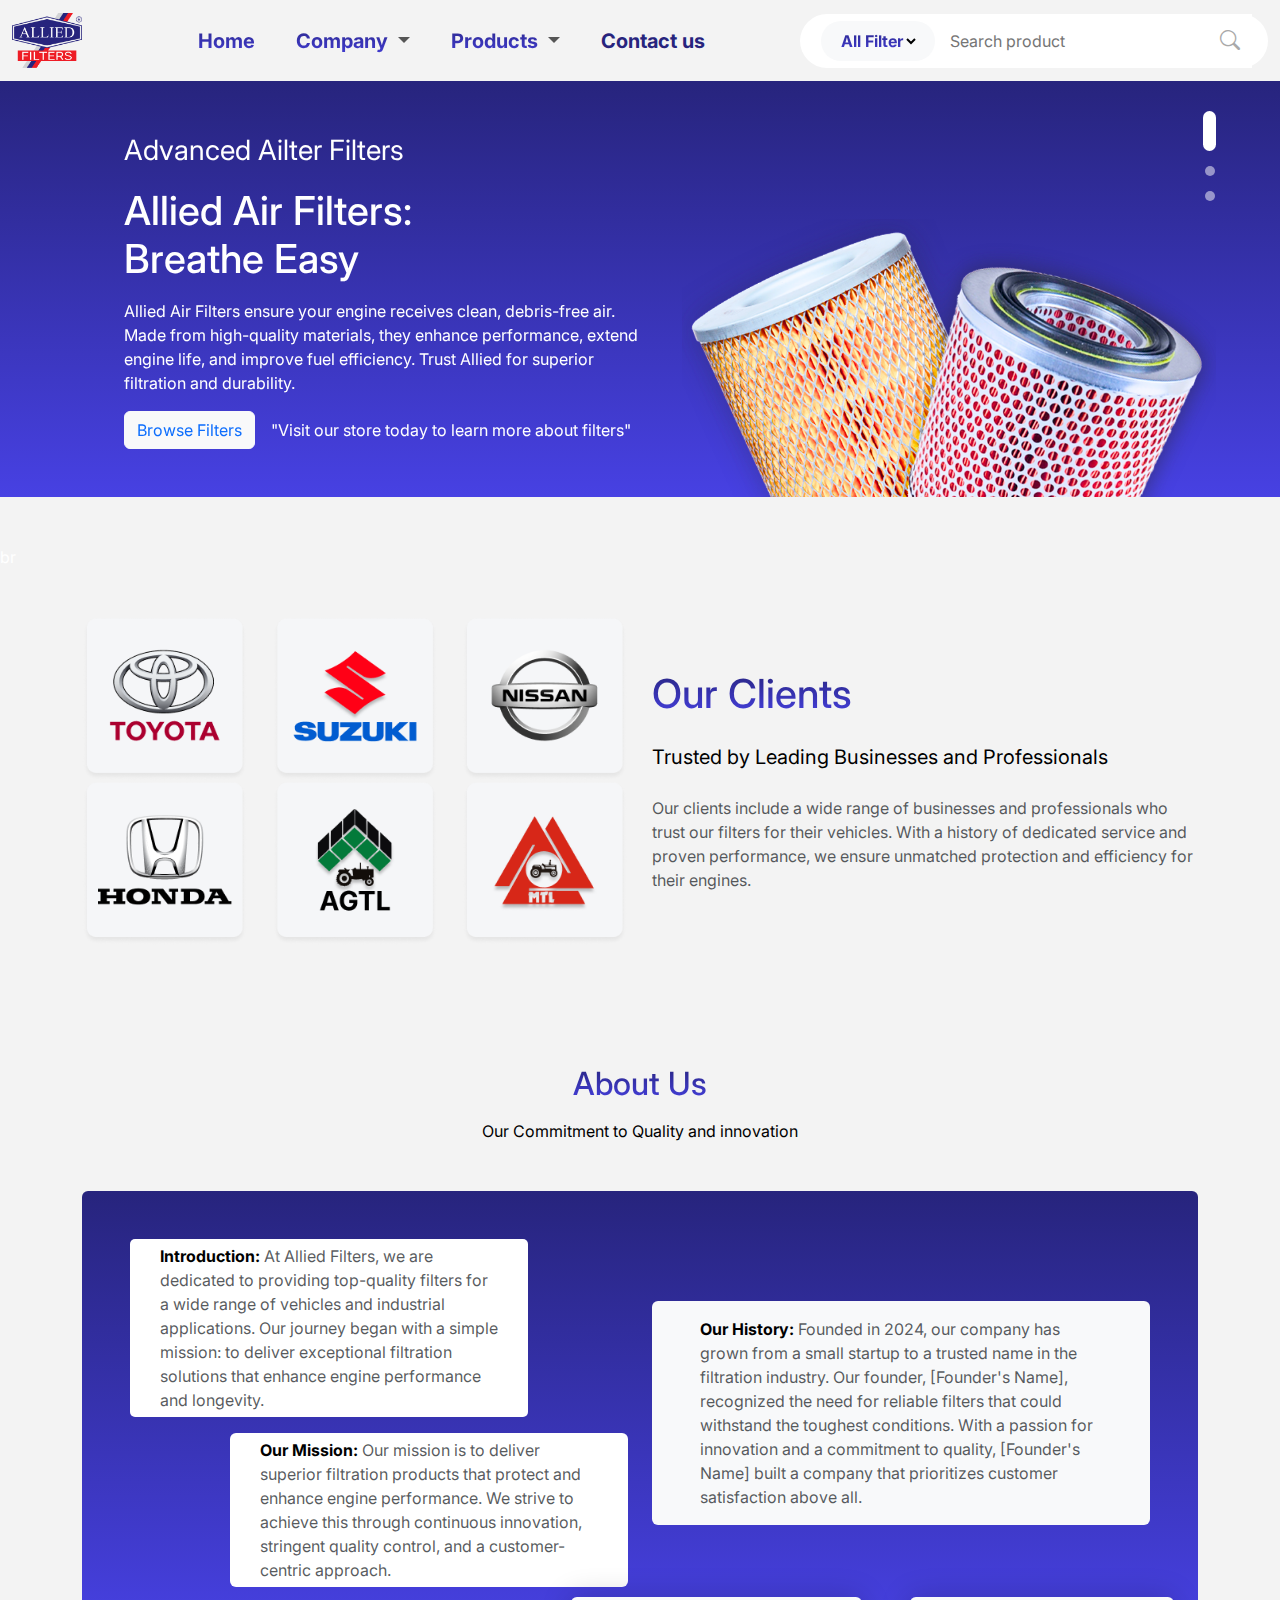
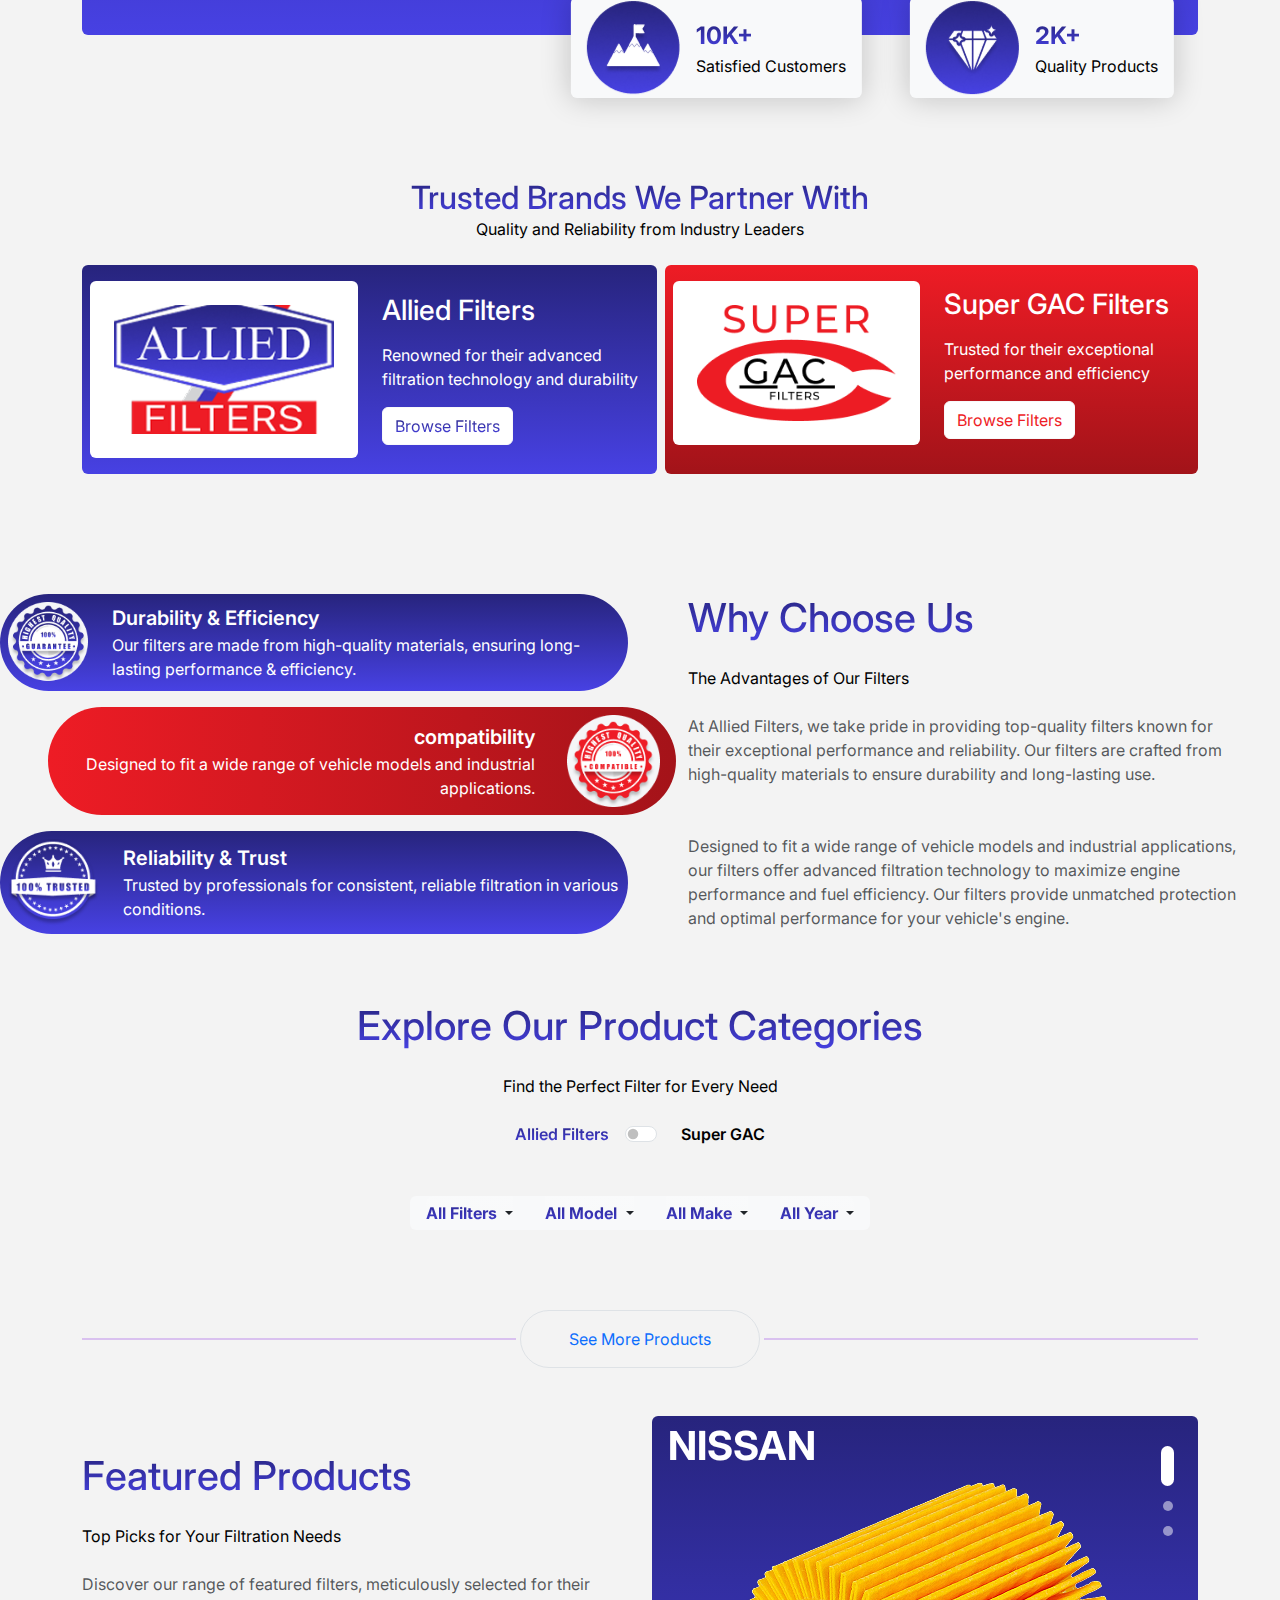
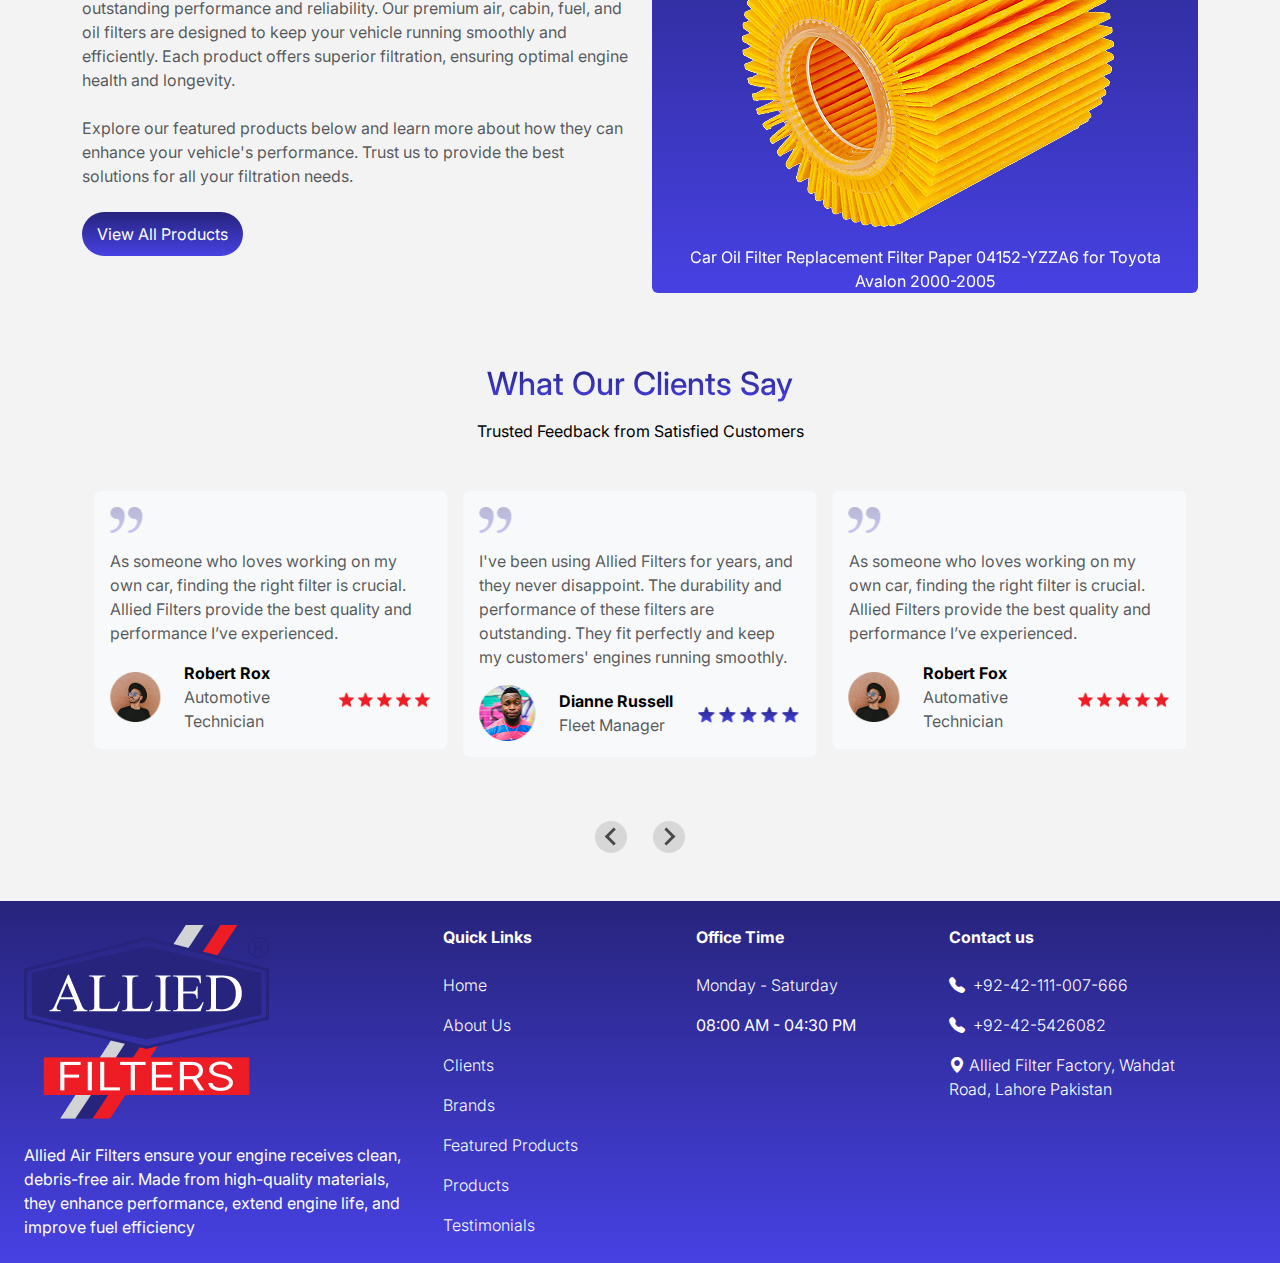
==== commit b3315836: "Enhance filter button styling and improve search component layout for better user experience" ====
--- a/index.html
+++ b/index.html
@@ -96,10 +96,10 @@
                         </ul>
                         <!-- visible on <=576px  -->
                         <div class="d-xs-block d-sm-none d-md-none d-lg-none d-xl-none position-relative">
-                            <div class="ms-auto bg-white rounded-pill  d-flex ">
+                            <div class="ms-auto bg-white rounded-pill  d-flex search-input-wrapper">
                                 <input type="text" placeholder="Search product" id="sm-search-box"
                                     class="search-input flex-grow-1">
-                                <button type="button" class="search-icon-btn ms-auto p-0">
+                                <button type="button" class="search-icon-btn  p-0">
                                     <i class="bi bi-search search-icon"></i>
                                 </button>
                             </div>
@@ -671,7 +671,7 @@
                     </li>
                     <li class="my-5">
                         <ul class="list-unstyled d-flex justify-content-center flex-column  flex-md-row ">
-                            <li>
+                            <li class="bg-light px-3 rounded-start">
                                 <div class="dropdown bg-light bg-gradient rounded-start">
                                     <a class="btn filter-button dropdown-toggle" href="#" role="button"
                                         data-bs-toggle="dropdown" aria-expanded="false">
@@ -683,7 +683,7 @@
                                     </ul>
                                 </div>
                             </li>
-                            <li class="mt-3 mt-md-0">
+                            <li class="mt-3 mt-md-0 bg-light px-3 ">
                                 <div class="dropdown bg-light bg-gradient rounded-md-end rounded-md-start">
                                     <a class="btn filter-button dropdown-toggle" href="#" role="button"
                                         data-bs-toggle="dropdown" aria-expanded="false">
@@ -694,7 +694,7 @@
                                     </ul>
                                 </div>
                             </li>
-                            <li class="mt-3 mt-md-0">
+                            <li class="mt-3 mt-md-0 bg-light px-3 ">
                                 <div class="dropdown bg-light bg-gradient rounded-md-end rounded-md-start ">
                                     <a class="btn filter-button dropdown-toggle" href="#" role="button"
                                         data-bs-toggle="dropdown" aria-expanded="false">
@@ -705,7 +705,7 @@
                                     </ul>
                                 </div>
                             </li>
-                            <li class="mt-3 mt-md-0">
+                            <li class="mt-3 mt-md-0 bg-light px-3 rounded-end">
                                 <div class="dropdown bg-light bg-gradient rounded-end  ">
                                     <a class="btn filter-button dropdown-toggle" href="#" role="button"
                                         data-bs-toggle="dropdown" aria-expanded="false">
--- a/index.css
+++ b/index.css
@@ -90,33 +90,84 @@
  /* navBar */
  .logo {
      width: 70px;
- }
-
- .home-link {
+     /* from cursor */
+     height: auto;    
+ }
+
+ .home-link,
+ .company-link,
+ .products-link {
      background: linear-gradient(180deg, #27247D 0%, #4741E3 100%);
      background-clip: text;
      -webkit-background-clip: text;
      -webkit-text-fill-color: transparent;
-     font-size: 20px;
      font-weight: 700;
  }
 
 
- 
+/* form cursor */
+ .contact .nav-link {
+            color: #27247D;
+        }
+/* from cursor */
+ .nav-link{
+    font-size: 20px;
+    font-weight: 700;
+    padding: 5px 10px !important;
+ }
+
+ /* from cursor */
+/* Search components */
+.search-wrapper {
+    position: relative;
+    width: 100%;
+    max-width: 100%;
+    overflow: hidden;
+}
+.search-box {
+    display: flex;
+    align-items: center;
+    background-color: white;
+    border-radius: 30px;
+    overflow: hidden;
+    width: 100%;
+    max-width: 100%;
+}
+.filter-box {
+    background-color: #f8f9fa;
+    border-radius: 30px;
+    padding: 5px 10px;
+    margin: 5px;
+    white-space: nowrap;
+    flex-shrink: 0;
+}
+.search-input-wrapper {
+    flex: 1;
+    min-width: 0;
+    overflow: hidden;
+}
+.search-icon-btn {
+    border: none;
+    background-color: transparent;
+    padding: 8px 12px;
+    cursor: pointer;
+    flex-shrink: 0;
+}
 
  .filter-button {
-     background-color: #f8a4a4;
-     border: none;
-     background: linear-gradient(180deg, #27247D 0%, #4741E3 100%);
-     background-clip: text;
-     -webkit-background-clip: text;
-     -webkit-text-fill-color: transparent;
-     font-size: 16px;
-     font-weight: bold;
-     padding: 5px 15px;
-     border-radius: 25px;
-     margin-right: 10px;
-     
+    background: transparent;
+            border: none;
+            background: linear-gradient(180deg, #27247D 0%, #4741E3 100%);
+            background-clip: text;
+            -webkit-background-clip: text;
+            -webkit-text-fill-color: transparent;
+            font-size: 16px;
+            font-weight: bold;
+            padding: 5px 0;
+            cursor: pointer;
+            max-width: 100px;
+            overflow: hidden;
+            text-overflow: ellipsis;
  }
 
  .filter-button:focus {
@@ -129,10 +180,13 @@
     padding: 12px;
  }
  .search-input {
-     border: none;
-     font-size: 16px;
-     color: #A9A9A9;
-     padding: 15px;
+    border: none;
+    font-size: 16px;
+    color: #A9A9A9;
+    padding: 10px;
+    width: 100%;
+    display: block;
+    box-sizing: border-box;
      
  }
 
@@ -140,15 +194,39 @@
      outline: none;
  }
 
+ /* from cursor */
+ 
  .search-icon {
+    color: #A9A9A9;
+    font-size: 20px;
+}
+ /* .search-icon {
      color: #A9A9A9;
      font-size: 20px;
      
      padding: 5px;
      border-radius: 50%;
- }
+ } */
+
+
+ /* from cursor */
+ .search-results {
+    position: absolute;
+    background-color: white;
+    max-height: 200px;
+    overflow-y: auto;
+    width: 100%;
+    z-index: 5;
+    border-radius: 10px;
+    top: 100%;
+    margin-top: 5px;
+    display: none;
+    box-shadow: 0 2px 5px rgba(0, 0, 0, 0.1);
+}
+
+
 /* for search results */
-  .search-results {
+  /* .search-results {
     position: absolute;
     background-color: white;
     
@@ -157,8 +235,8 @@
     width: 100%;
     z-index: 5;
     transform: translateY(10px);
-    /* display: none; */
-}
+    
+} */
 .search-box-img{
     height: 50px;
     width: 50px;
@@ -166,8 +244,8 @@
     object-position: center;
 }
 
-
-
+/* from cursor */
+/* 
  .company-link {
      background: linear-gradient(180deg, #27247D 0%, #4741E3 100%);
      background-clip: text;
@@ -182,11 +260,100 @@
      -webkit-background-clip: text;
      -webkit-text-fill-color: transparent;
      font-size: 20px;
- }
-
+ } */
+
+  /* Responsive adjustments */
+  @media (max-width: 991px) {
+    .navbar-nav {
+        margin-top: 10px;
+    }
+
+    .nav-item {
+        margin-bottom: 5px;
+    }
+}
+
+@media (max-width: 767px) {
+    .logo {
+        width: 60px;
+    }
+
+    .navbar-toggler {
+        border: none;
+        padding: 0;
+    }
+
+    .navbar-toggler:focus {
+        box-shadow: none;
+    }
+
+    .search-wrapper {
+        margin-top: 15px;
+        margin-bottom: 10px;
+        width: 100%;
+    }
+
+    .search-input {
+        font-size: 15px;
+        padding: 8px;
+    }
+
+    .search-icon-btn {
+        padding: 8px 10px;
+    }
+}
+
+@media (max-width: 575px) {
+    .logo {
+        width: 50px;
+    }
+
+    .filter-box {
+        display: none;
+    }
+
+    .search-input {
+        padding: 8px;
+        font-size: 14px;
+    }
+
+    .search-icon-btn {
+        padding: 8px !important;
+    }
+
+    .search-icon {
+        font-size: 16px;
+    }
+
+    .search-wrapper {
+        margin-top: 10px;
+        width: 100%;
+    }
+
+    .container-fluid {
+        padding-left: 10px;
+        padding-right: 10px;
+    }
+}
+
+@media (min-width: 768px) {
+    .navbar-nav .nav-item {
+        margin-left: 5px;
+    }
+
+    .search-wrapper {
+        margin-left: 20px;
+        width: auto;
+        min-width: 250px;
+        max-width: 350px;
+    }
+}
  .contact {
      font-size: 20px;
  }
+
+
+
 
 
 
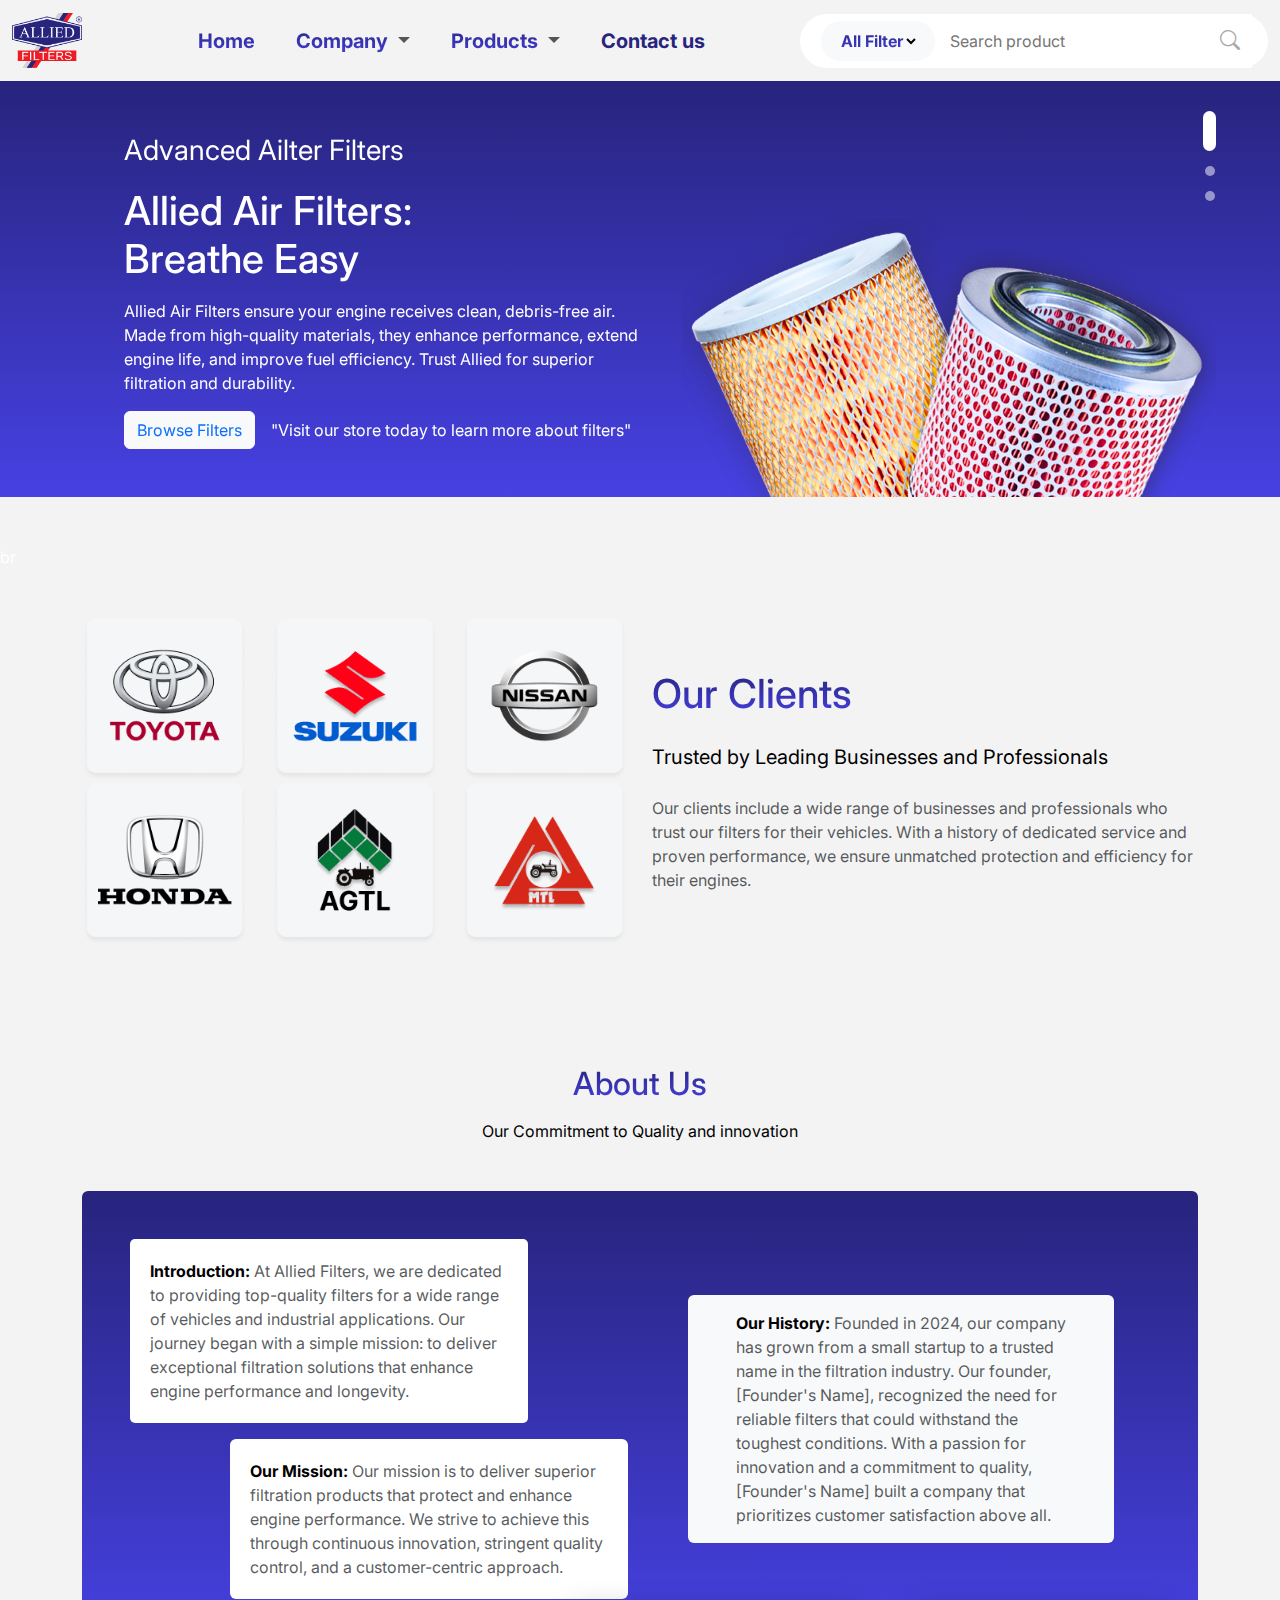
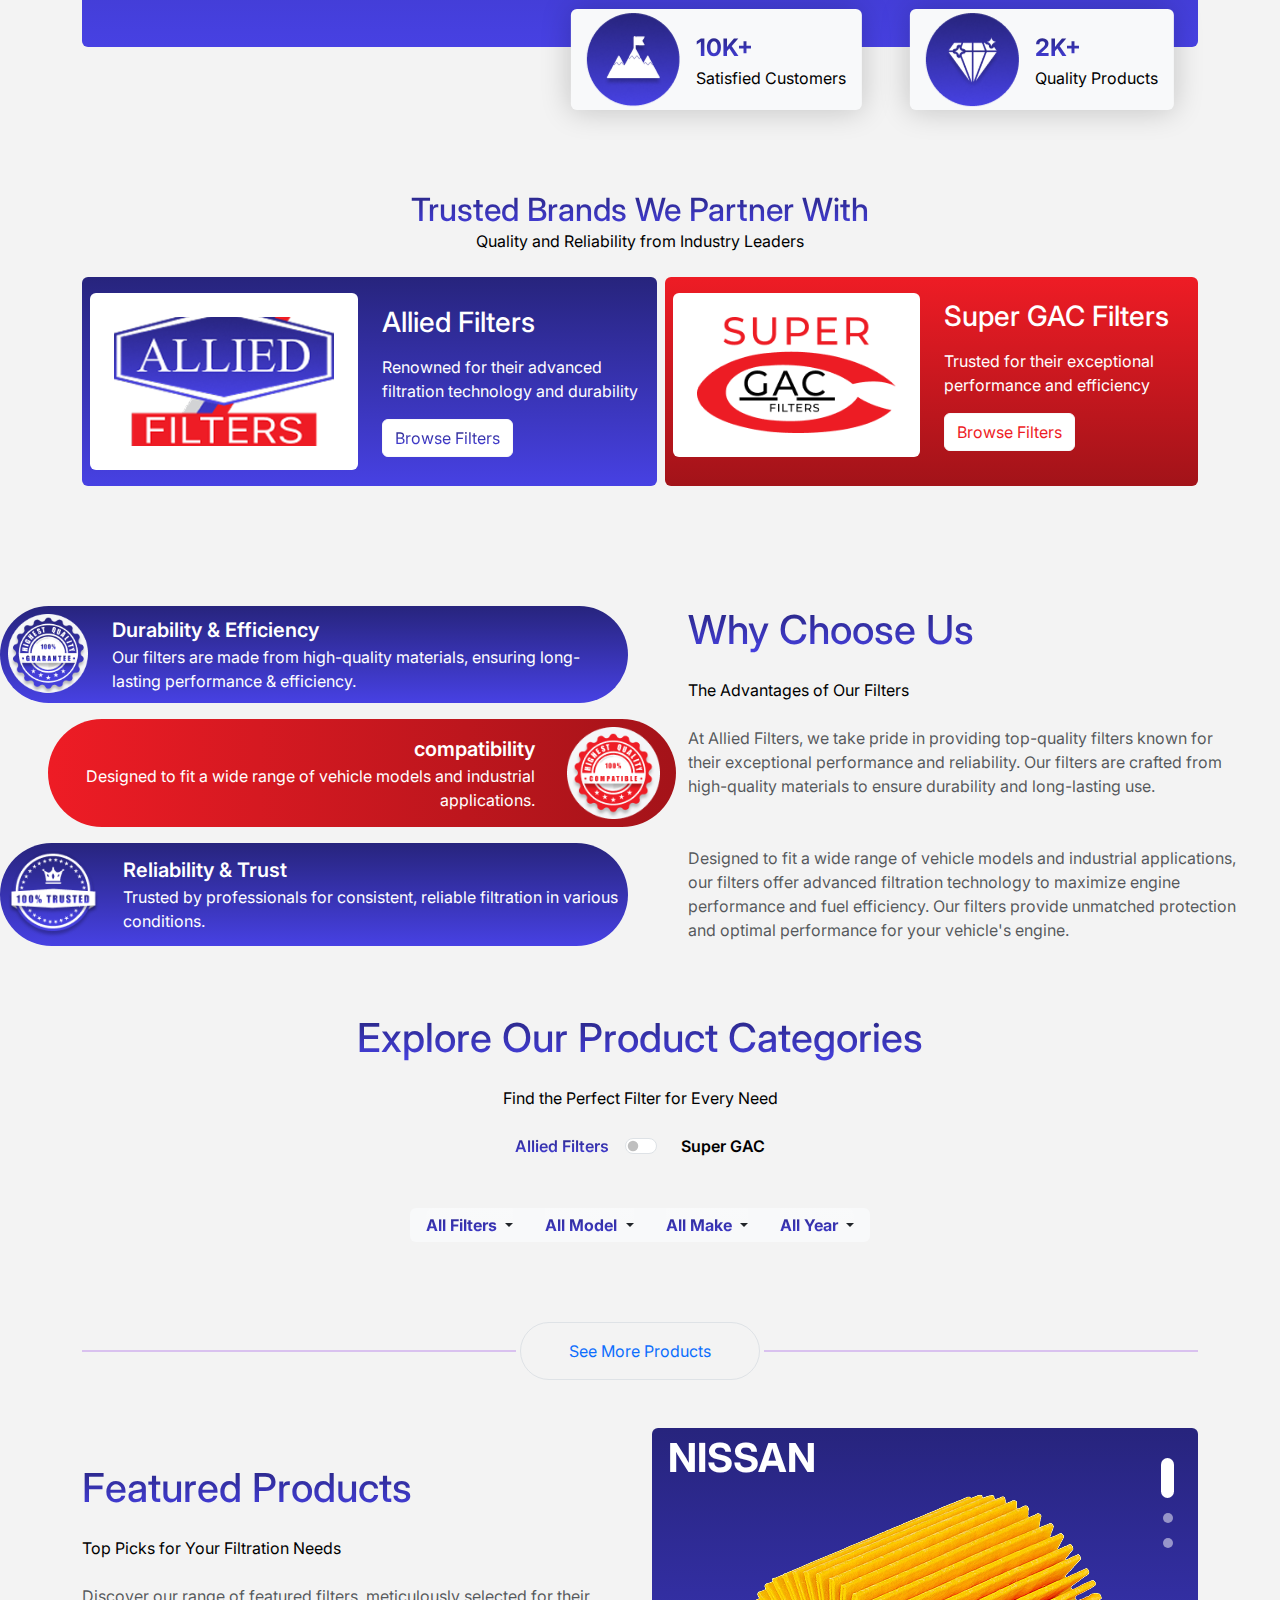
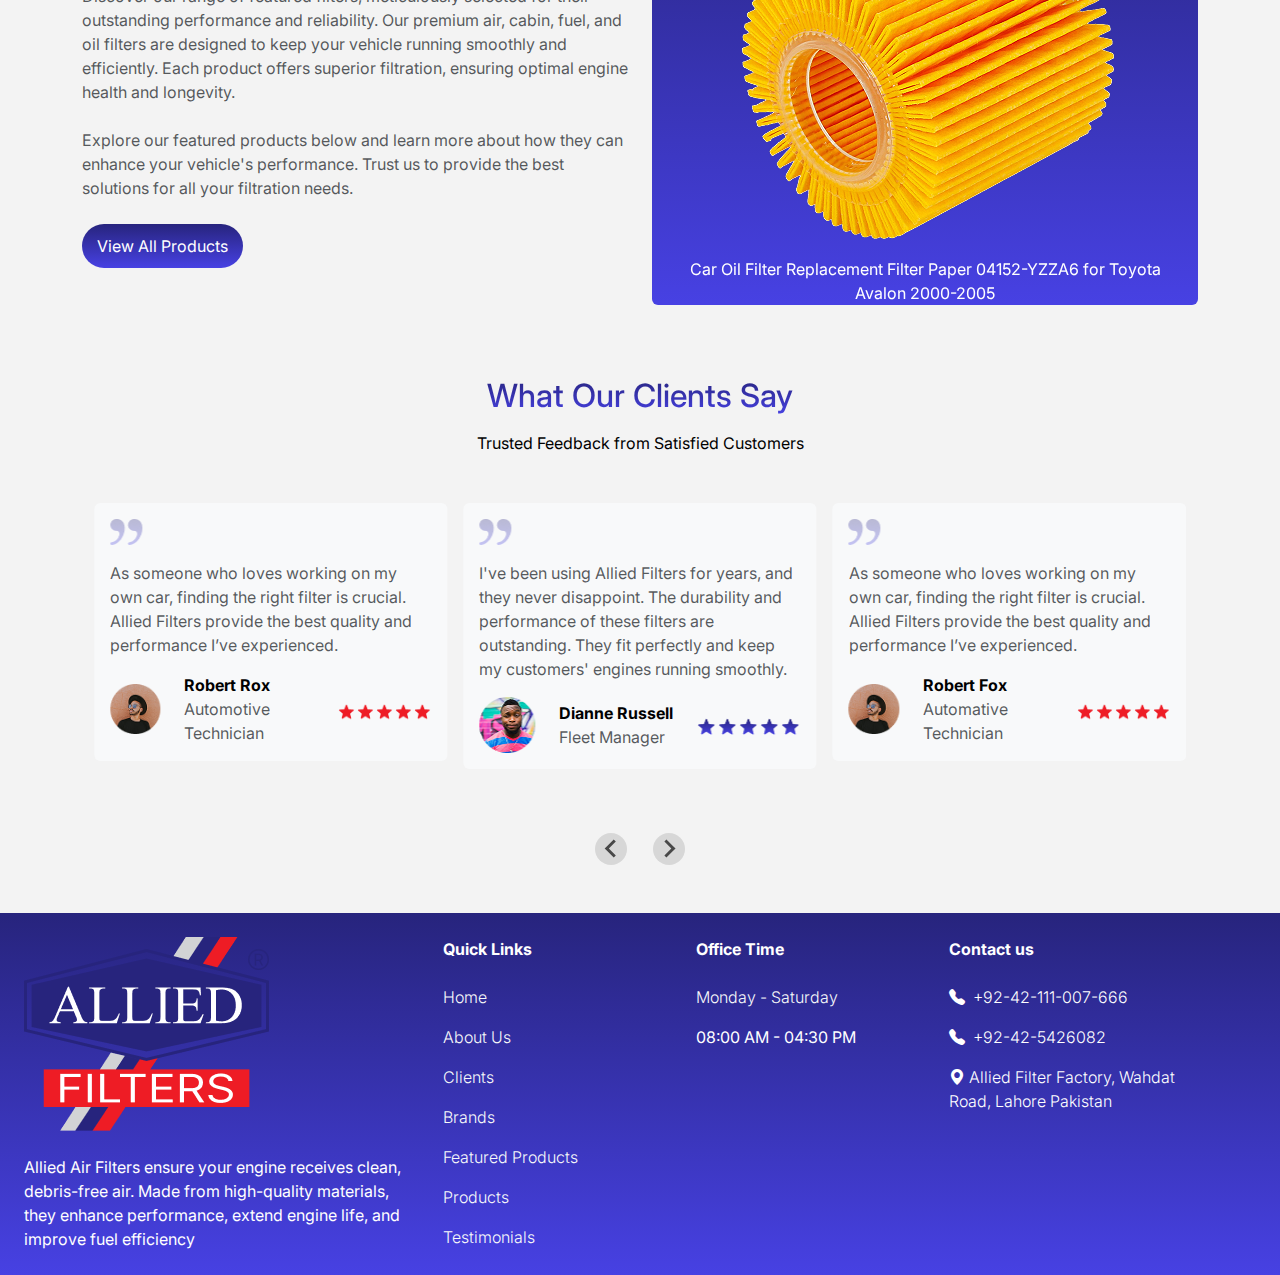
==== commit 87c1dcce: "Refactor padding for about us sections and update choose us comments; add media query for responsive" ====
--- a/index.html
+++ b/index.html
@@ -358,7 +358,7 @@
                                 innovation,
                                 stringent quality control, and a customer-centric approach.</p>
                         </div>
-                        <div class="col-6 d-flex align-items-center">
+                        <div class="col-6 d-flex p-5 align-items-center">
                             <p class="fs-6 about-us-para3 rounded py-3 px-5 bg-light text-body-secondary"><b
                                     class="text-black">Our History: </b>Founded in
                                 2024, our company has
@@ -424,7 +424,7 @@
                         <p class="text-black text-center mt-3">Our Commitment to Quality and innovation</p>
                     </div>
                     <div class="col-6">
-                        <div class="about-us-data rounded d-flex flex-column pb-5 position-relative">
+                        <div class="about-us-data rounded d-flex flex-column  position-relative">
                             <div class="bg-white rounded py-1 px-2 m-3">
                                 <p class=" about-us-sm text-body-secondary"><b class="text-black">Introduction:</b> At
                                     Allied
@@ -565,7 +565,8 @@
                                         <p class="fs-5 fw-semibold">Durability & Efficiency</p>
                                     </li>
                                     <li class="">
-                                        <p class="">Our filters are made from high-quality materials, ensuring
+                                        <p class="choose-us-para">Our filters are made from high-quality materials,
+                                            ensuring
                                             long-lasting performance & efficiency.</p>
                                     </li>
                                 </ul>
@@ -579,7 +580,8 @@
                                         <p class=" fs-5 fw-semibold">compatibility</p>
                                     </li>
                                     <li>
-                                        <p>Designed to fit a wide range of vehicle models and industrial applications.
+                                        <p class="choose-us-para">Designed to fit a wide range of vehicle models and
+                                            industrial applications.
                                         </p>
                                     </li>
                                 </ul>
@@ -597,7 +599,8 @@
                                         <p class="fs-5 fw-semibold">Reliability & Trust</p>
                                     </li>
                                     <li>
-                                        <p>Trusted by professionals for consistent, reliable filtration in various
+                                        <p class="choose-us-para">Trusted by professionals for consistent, reliable
+                                            filtration in various
                                             conditions.</p>
                                     </li>
                                 </ul>
@@ -721,7 +724,7 @@
                 </ul>
             </div>
             <div class="container">
-                <div class="row row-cols-2 row-cols-md-3 g-3" id="products">
+                <div class="row row-cols-1 row-cols-sm-2 row-cols-md-3 g-3" id="products">
                     <!-- dynamic data  -->
                 </div>
             </div>
--- a/index.css
+++ b/index.css
@@ -462,13 +462,13 @@
 }
 
 .about-us-para1{
-    padding: 5px 30px ;
+    padding: 20px ;
     background-color: white;
     border-radius: 5px;
     width: 80%;
 }
 .about-us-para2{
-    padding: 5px 30px ;
+    padding: 20px ;
     background-color: white;
    
     width: 80%;
@@ -559,7 +559,7 @@
 
 
 
-/* choose us  */
+/* why choose us  */
 .choose-us-list1{
     background: linear-gradient(180deg, #27247D 0%, #4741E3 100%);
 }
@@ -573,6 +573,11 @@
     -webkit-background-clip: text;
     -webkit-text-fill-color: transparent;
     text-transform: capitalize;
+}
+@media(max-width:576px){
+    .choose-us-para{
+        font-size: 10px;
+    }
 }
 
 /* products */
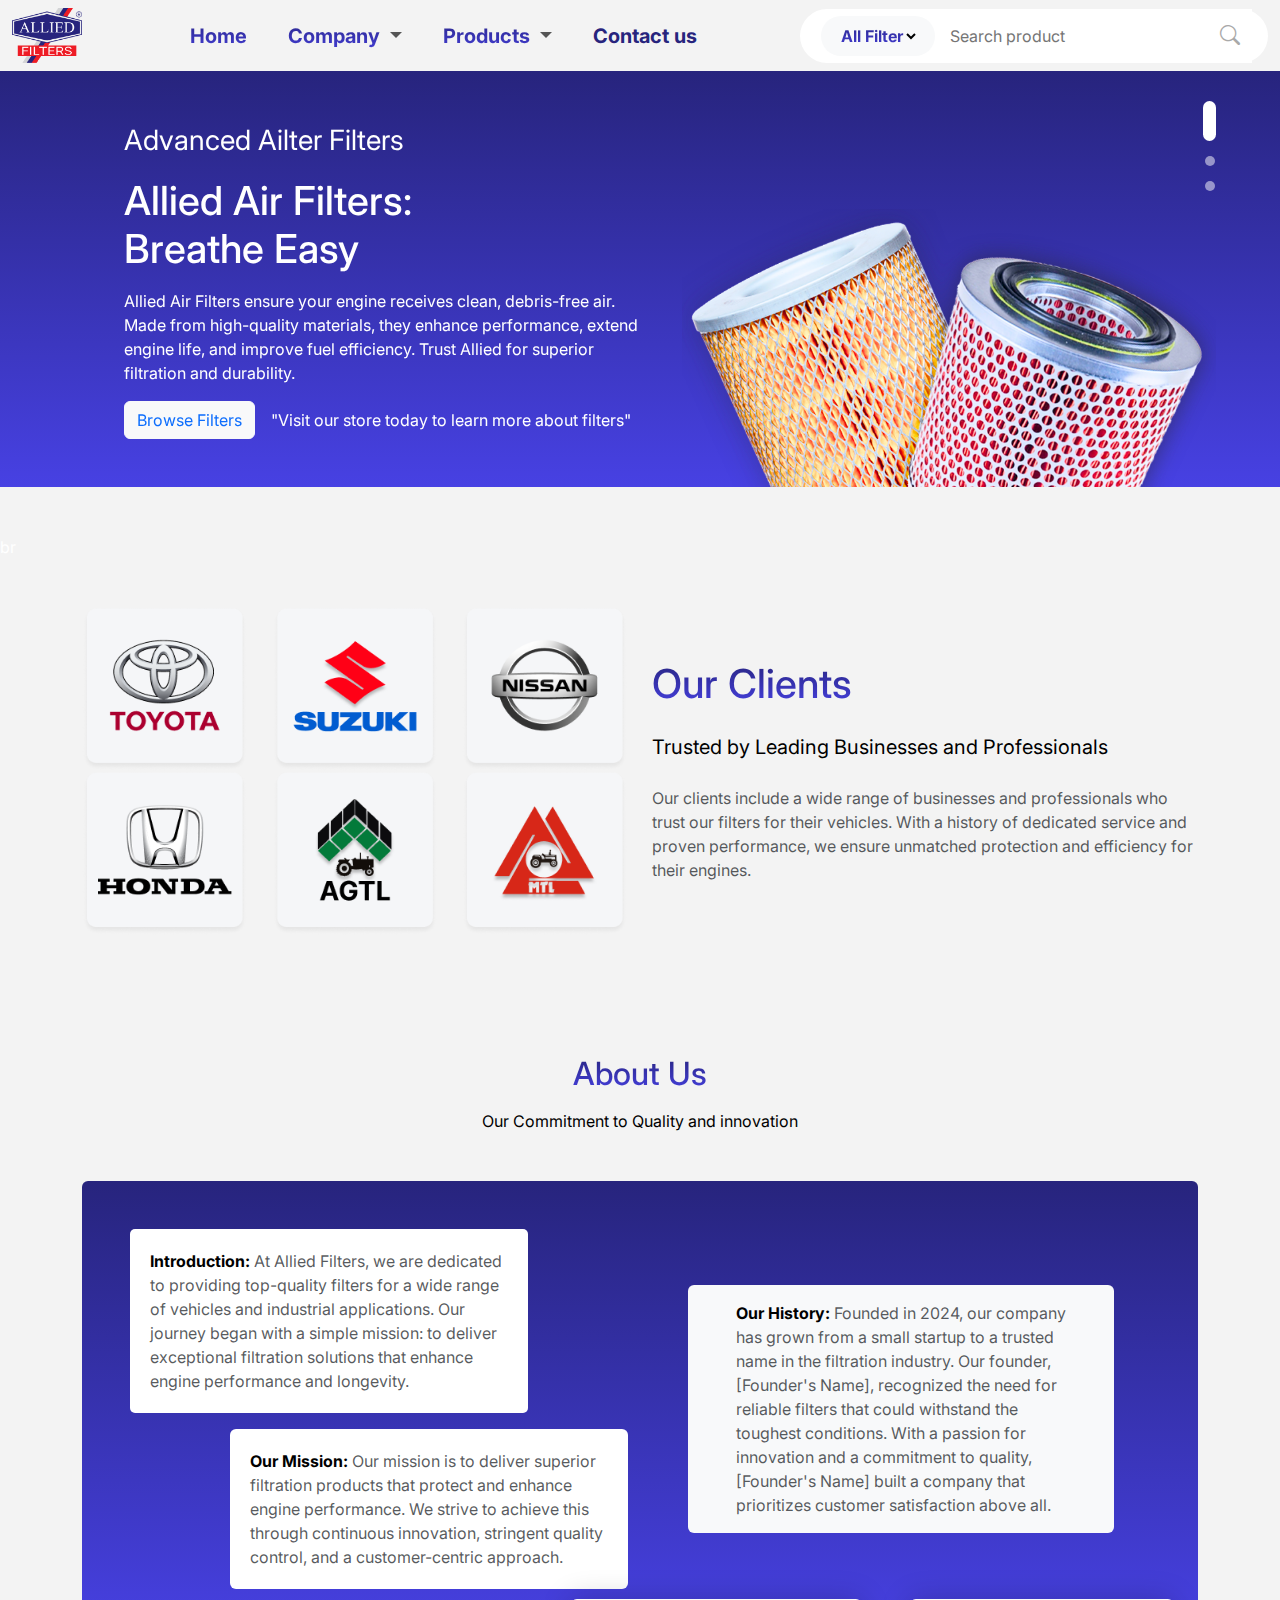
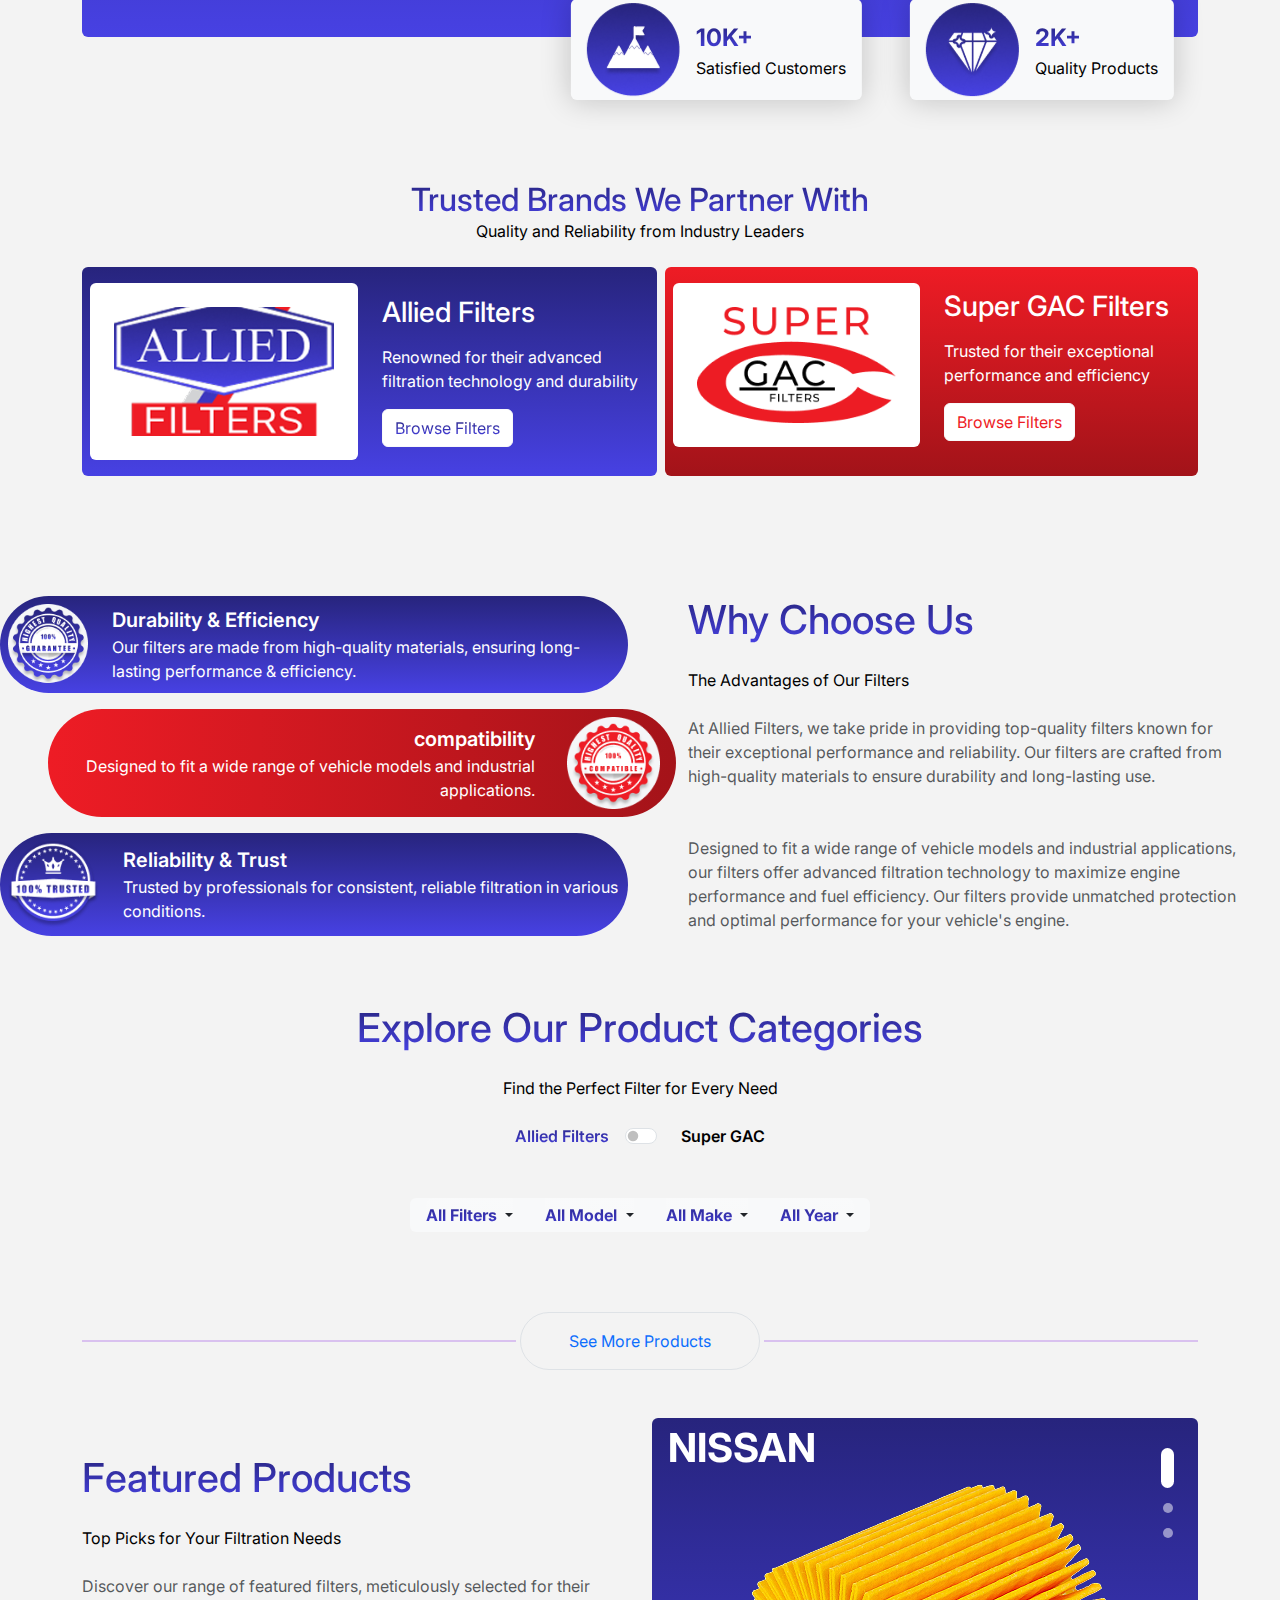
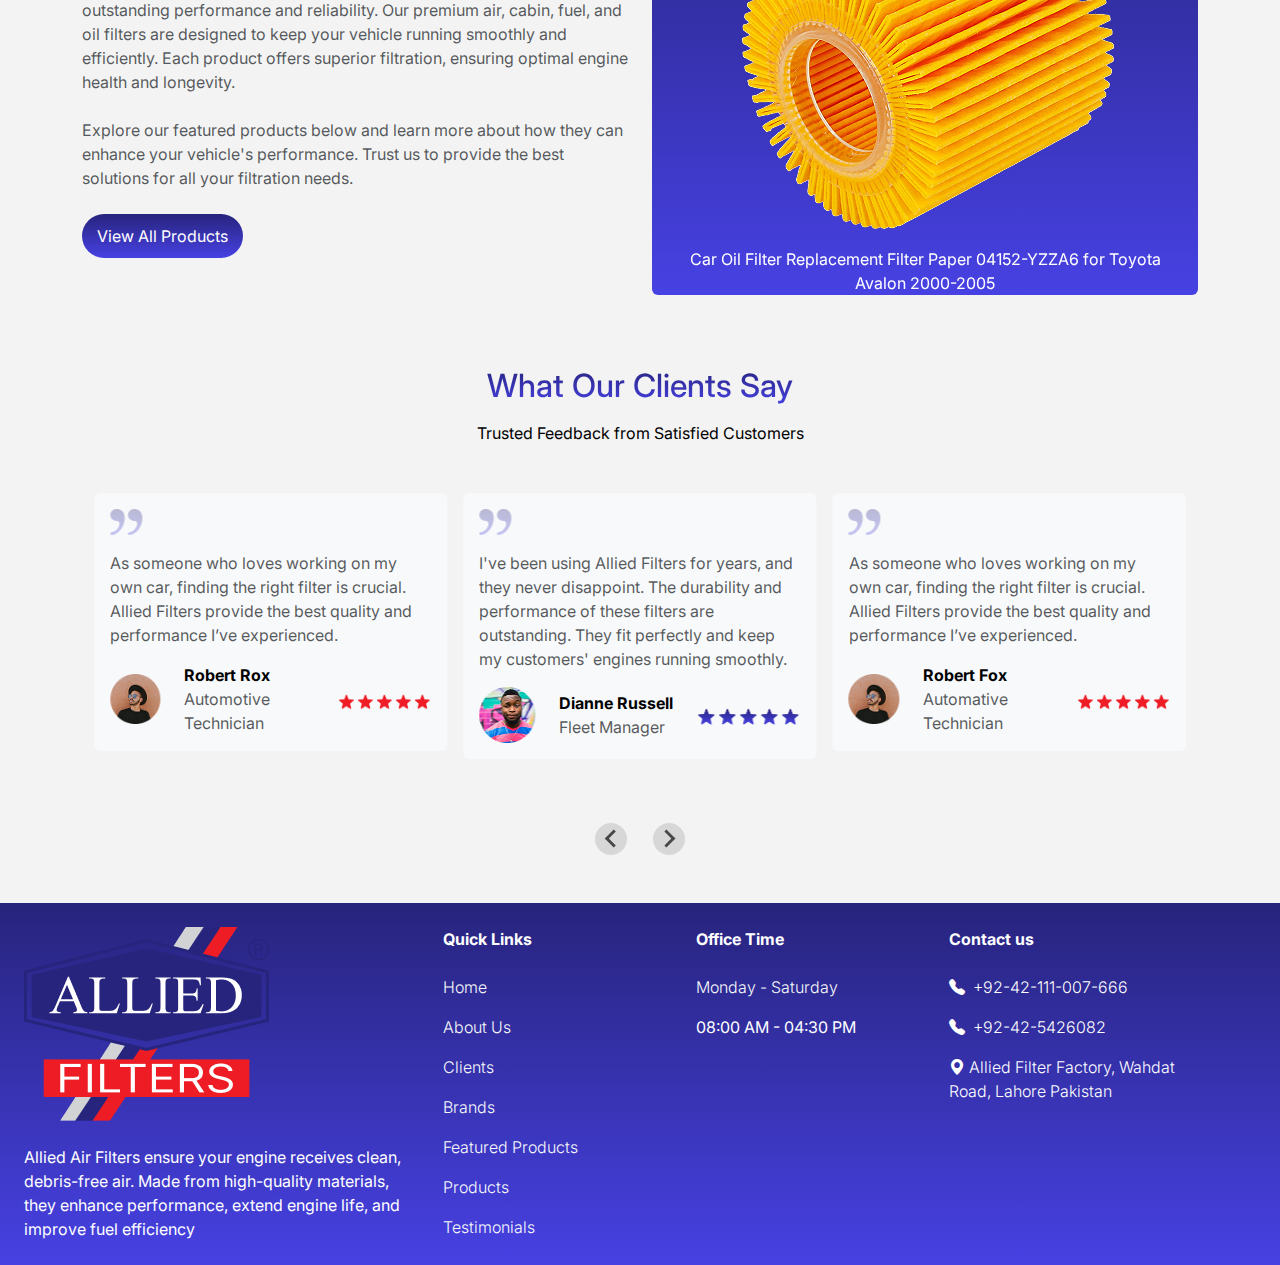
==== commit fab1863e: "Refactor navbar layout for improved alignment and consistency across multiple pages" ====
--- a/index.html
+++ b/index.html
@@ -33,9 +33,9 @@
     <header>
         <section class="navBar">
             <nav class="navbar navbar-expand-md">
-                <div class="container-fluid">
-                    <a class="navbar-brand" href="">
-                        <img class="logo img-fluid" src="./assets/logo.png" alt="Logo">
+                <div class="container-fluid d-flex align-items-baseline>
+                    <a class=" navbar-brand" href="">
+                    <img class="logo img-fluid" src="./assets/logo.png" alt="Logo">
                     </a>
                     <button class="navbar-toggler" type="button" data-bs-toggle="collapse"
                         data-bs-target="#navbarSupportedContent" aria-controls="navbarSupportedContent"
@@ -43,7 +43,7 @@
                         <span class="navbar-toggler-icon"></span>
                     </button>
                     <div class="collapse navbar-collapse" id="navbarSupportedContent">
-                        <ul class="navbar-nav ms-auto mb-2 mb-lg-0 align-items-center gap-3">
+                        <ul class="navbar-nav ms-auto mb-2 mb-lg-0  gap-3">
                             <li class="nav-item">
                                 <a class="nav-link active home-link" aria-current="page" href="./index.html">Home</a>
                             </li>
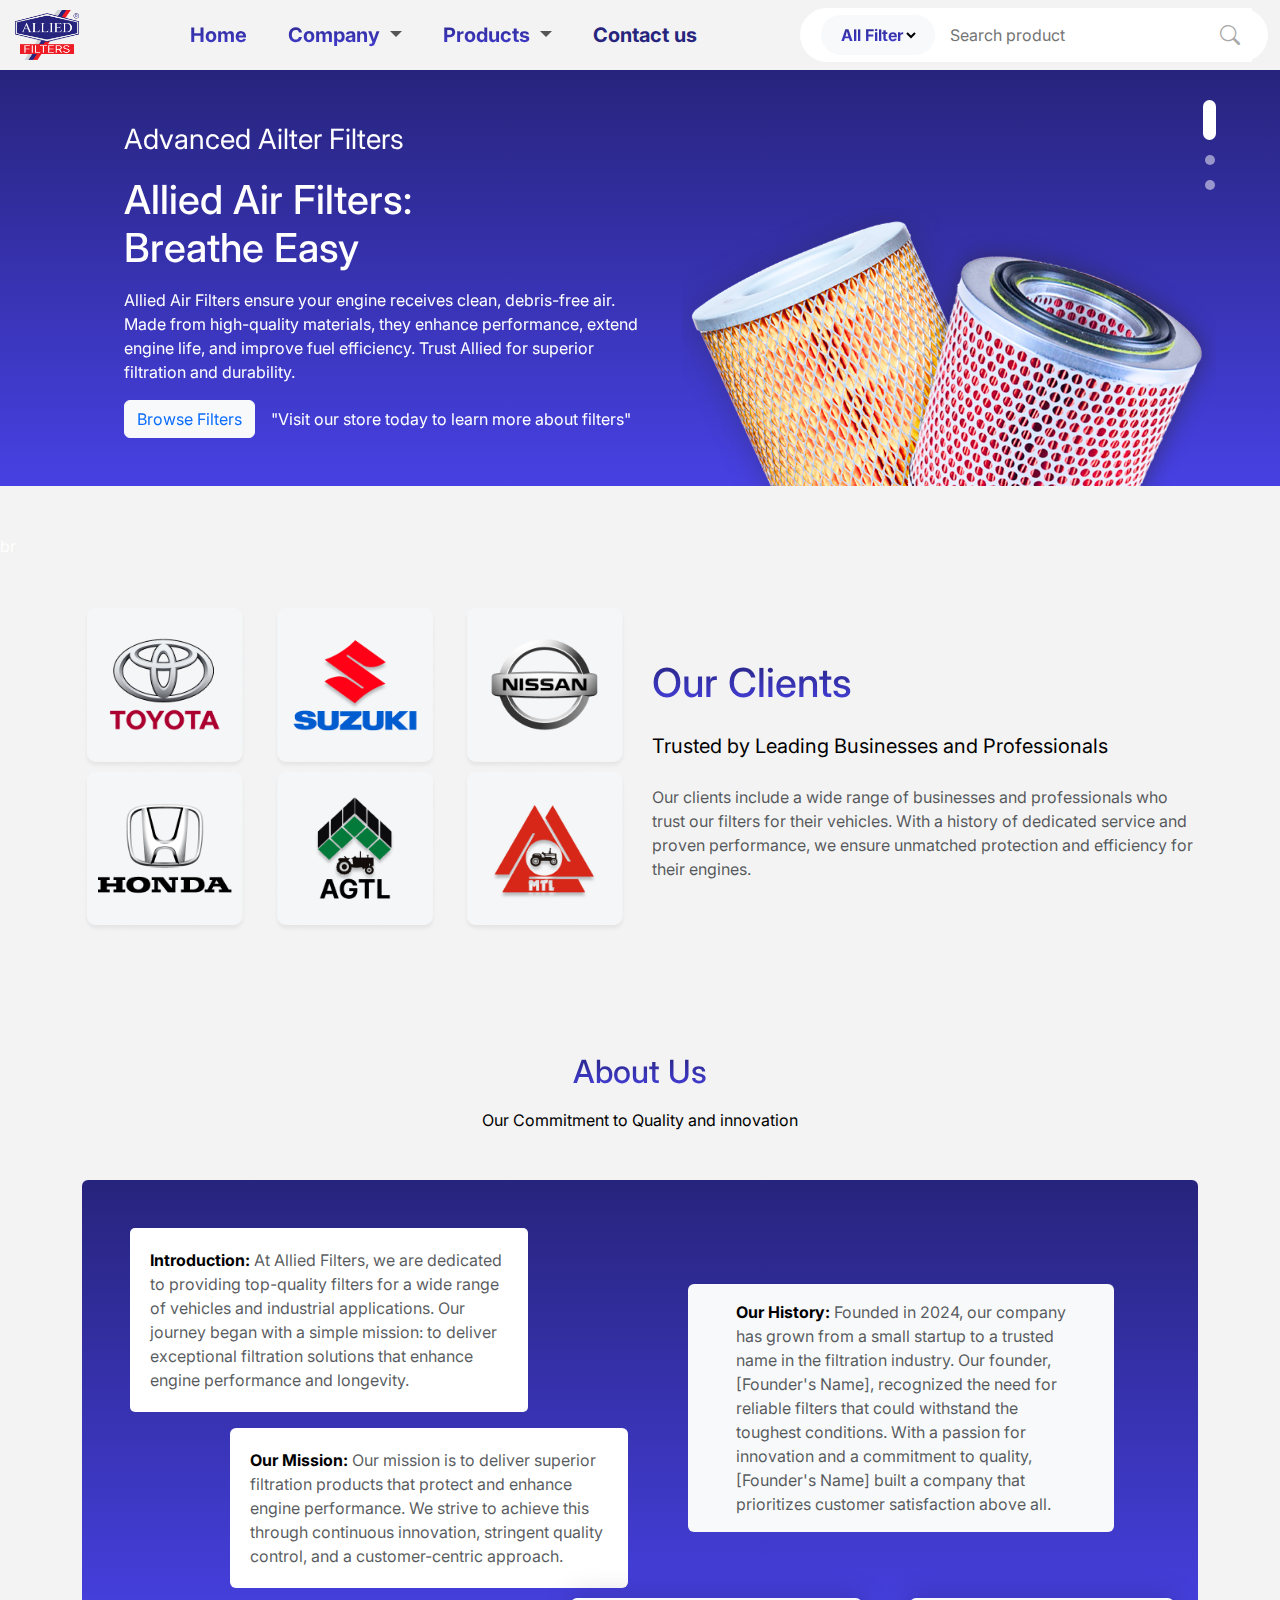
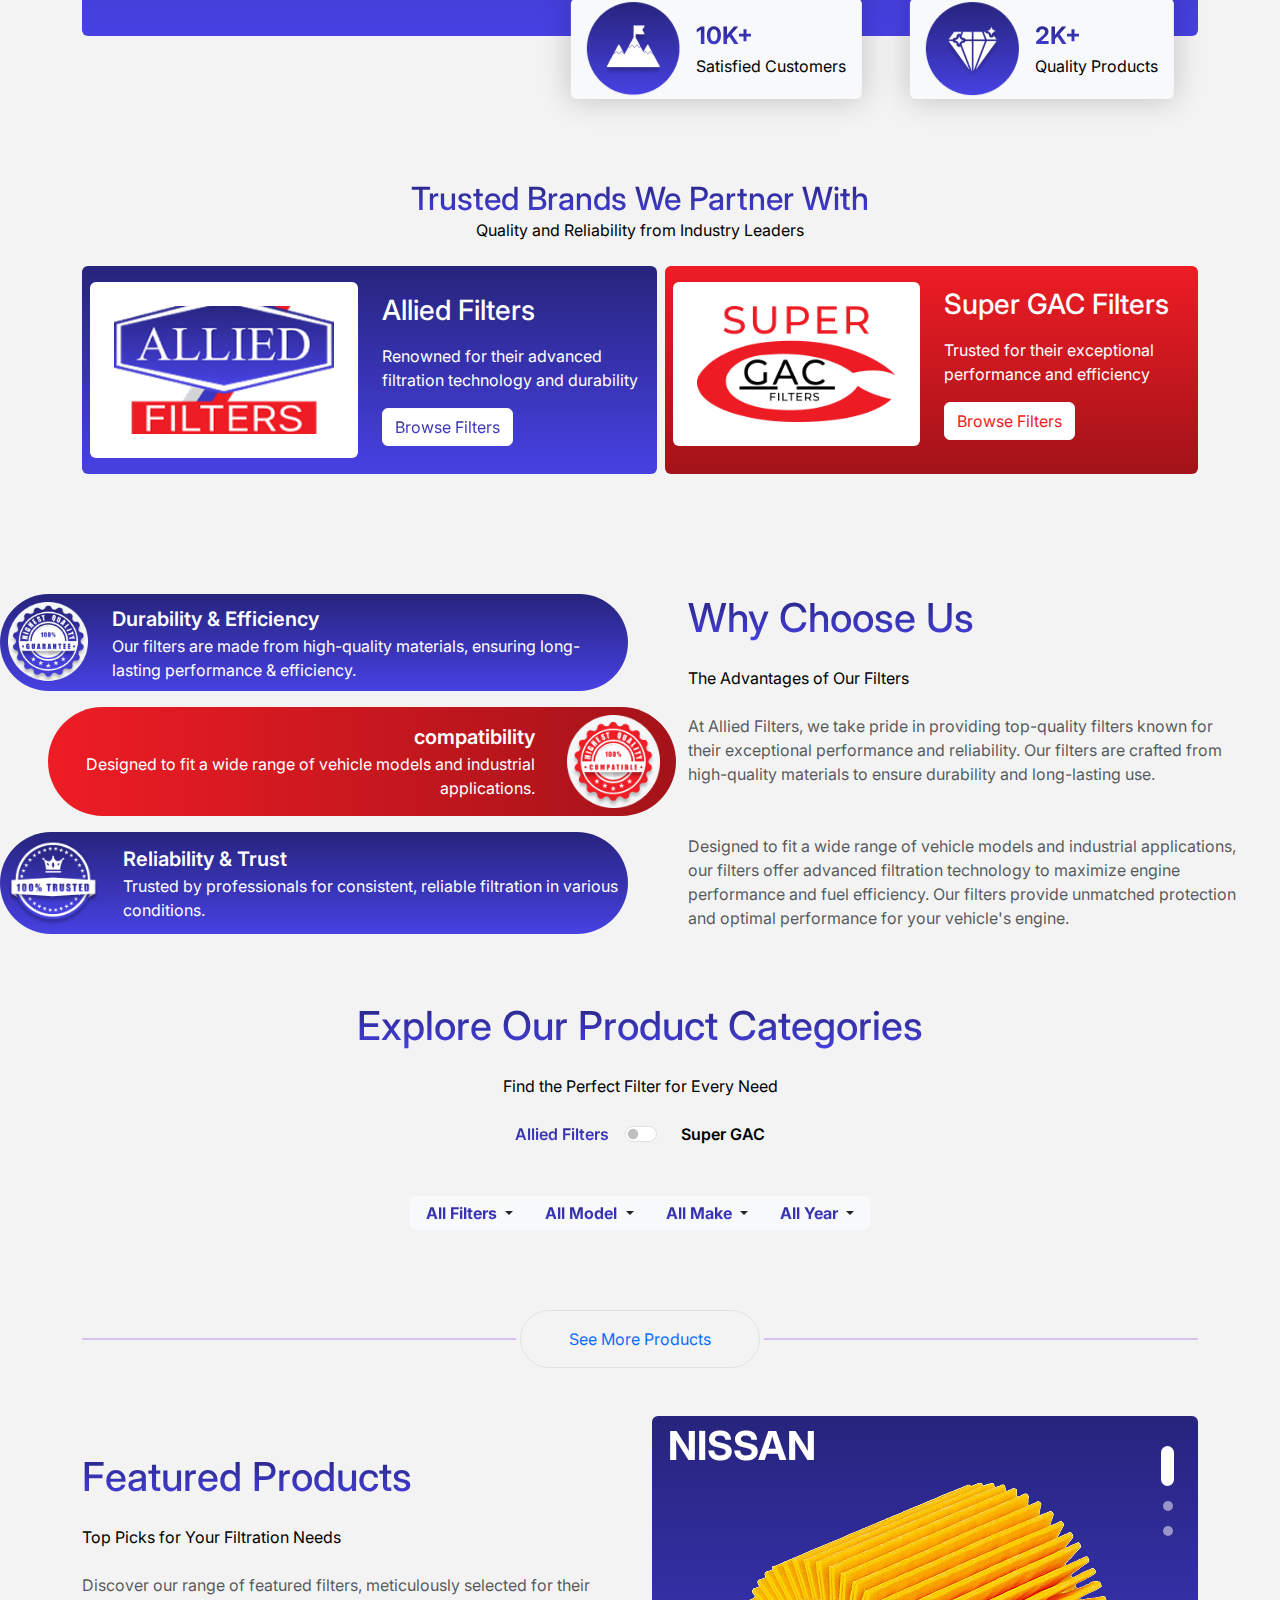
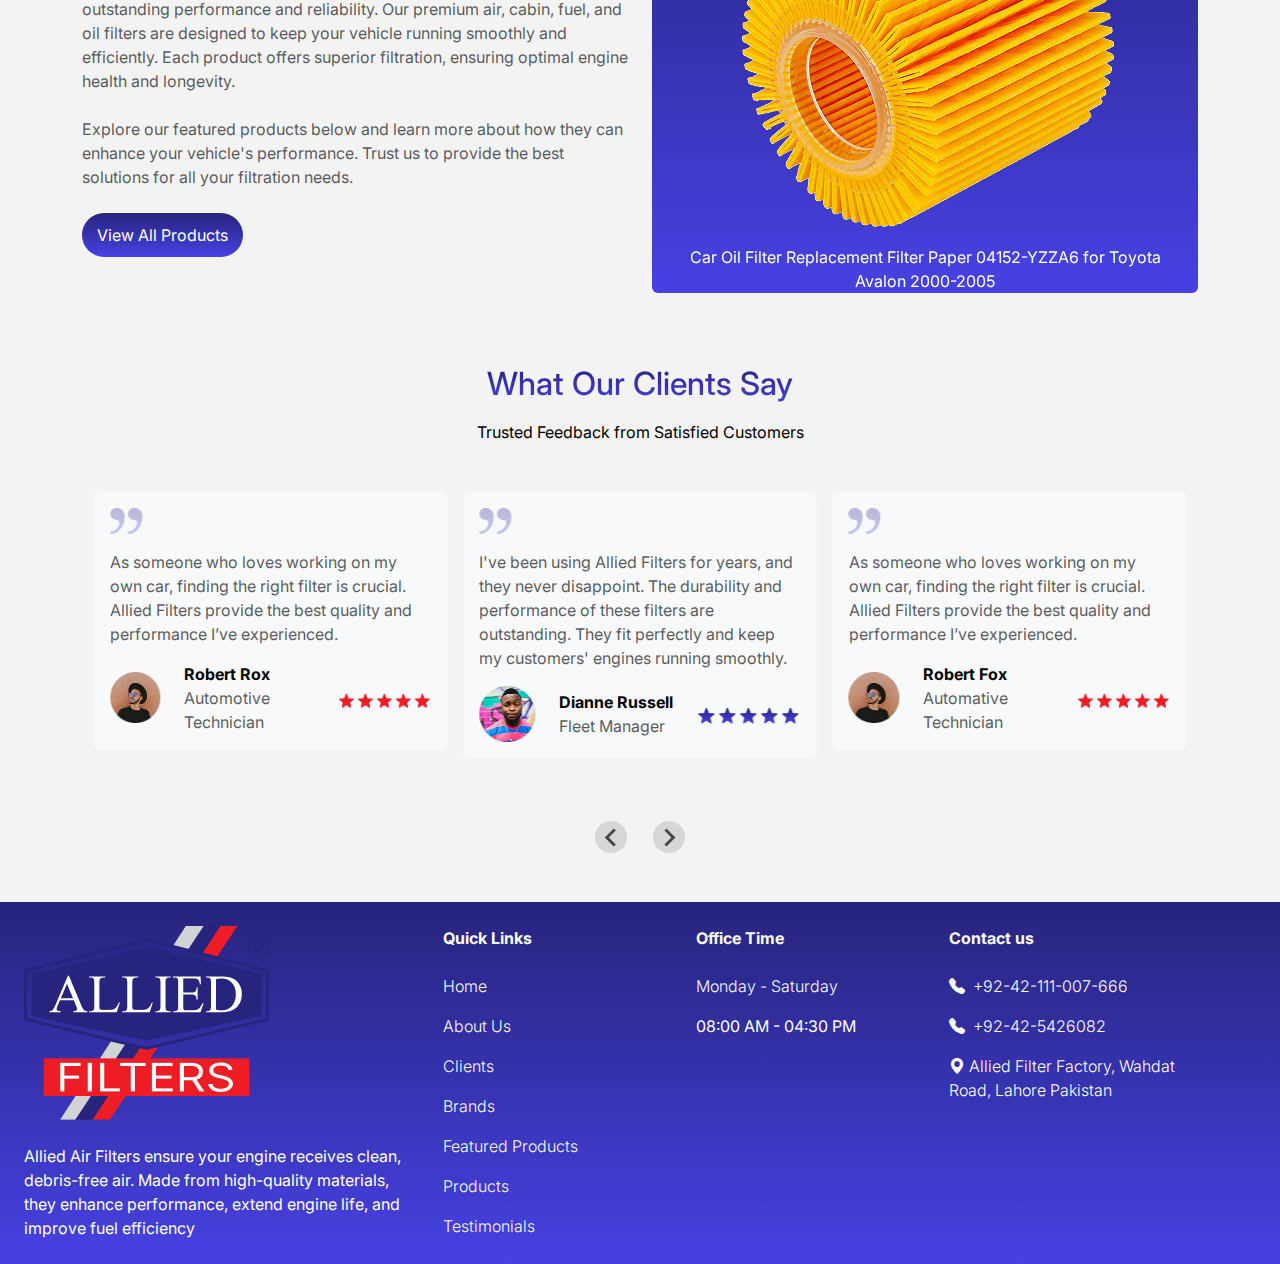
==== commit 1c9978b6: "Add logo rotation feature and adjust logo styling for consistency across pages" ====
--- a/index.html
+++ b/index.html
@@ -35,7 +35,7 @@
             <nav class="navbar navbar-expand-md">
                 <div class="container-fluid d-flex align-items-baseline>
                     <a class=" navbar-brand" href="">
-                    <img class="logo img-fluid" src="./assets/logo.png" alt="Logo">
+                    <img class="logo img-fluid" src="./assets/logo.png" alt="Logo" id="logo">
                     </a>
                     <button class="navbar-toggler" type="button" data-bs-toggle="collapse"
                         data-bs-target="#navbarSupportedContent" aria-controls="navbarSupportedContent"
--- a/index.css
+++ b/index.css
@@ -90,9 +90,13 @@
  /* navBar */
  .logo {
      width: 70px;
-     /* from cursor */
-     height: auto;    
- }
+     
+     height:50px;
+     object-fit: contain;    
+ }
+
+
+
 
  .home-link,
  .company-link,
